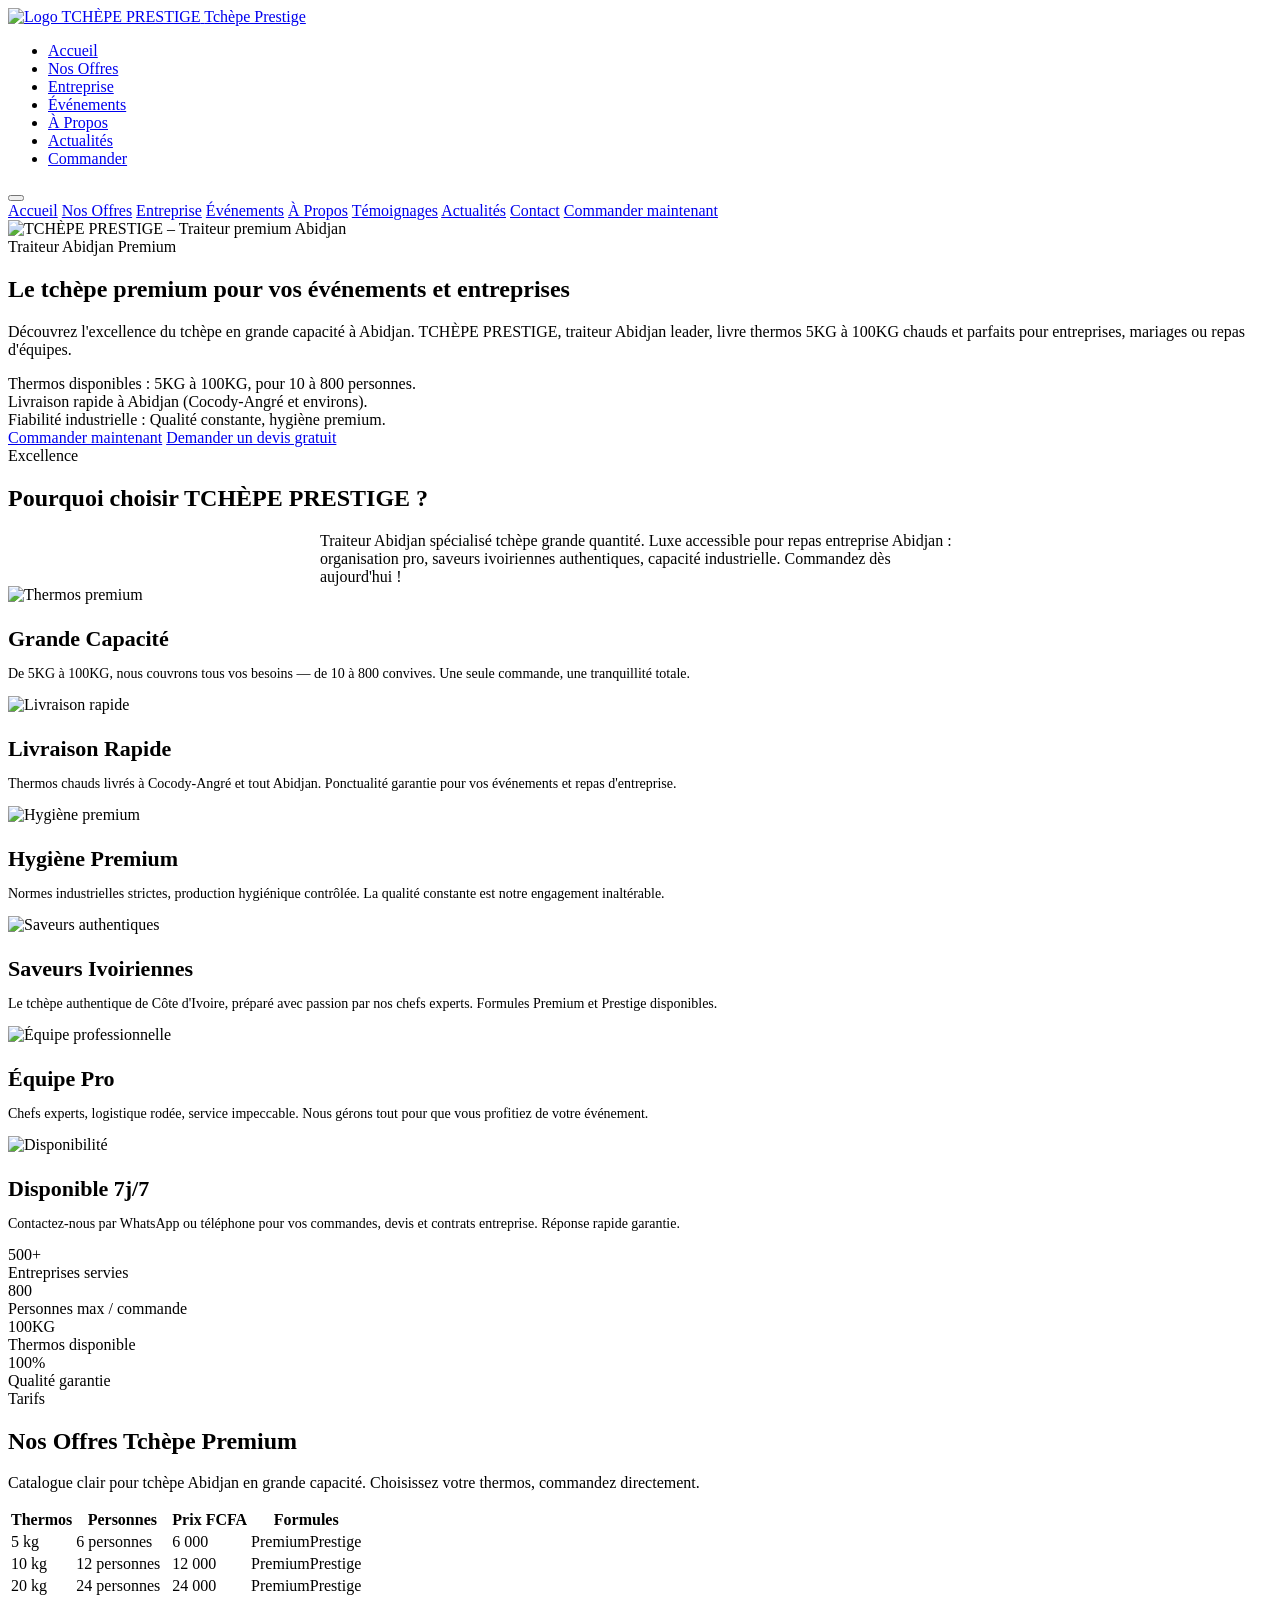
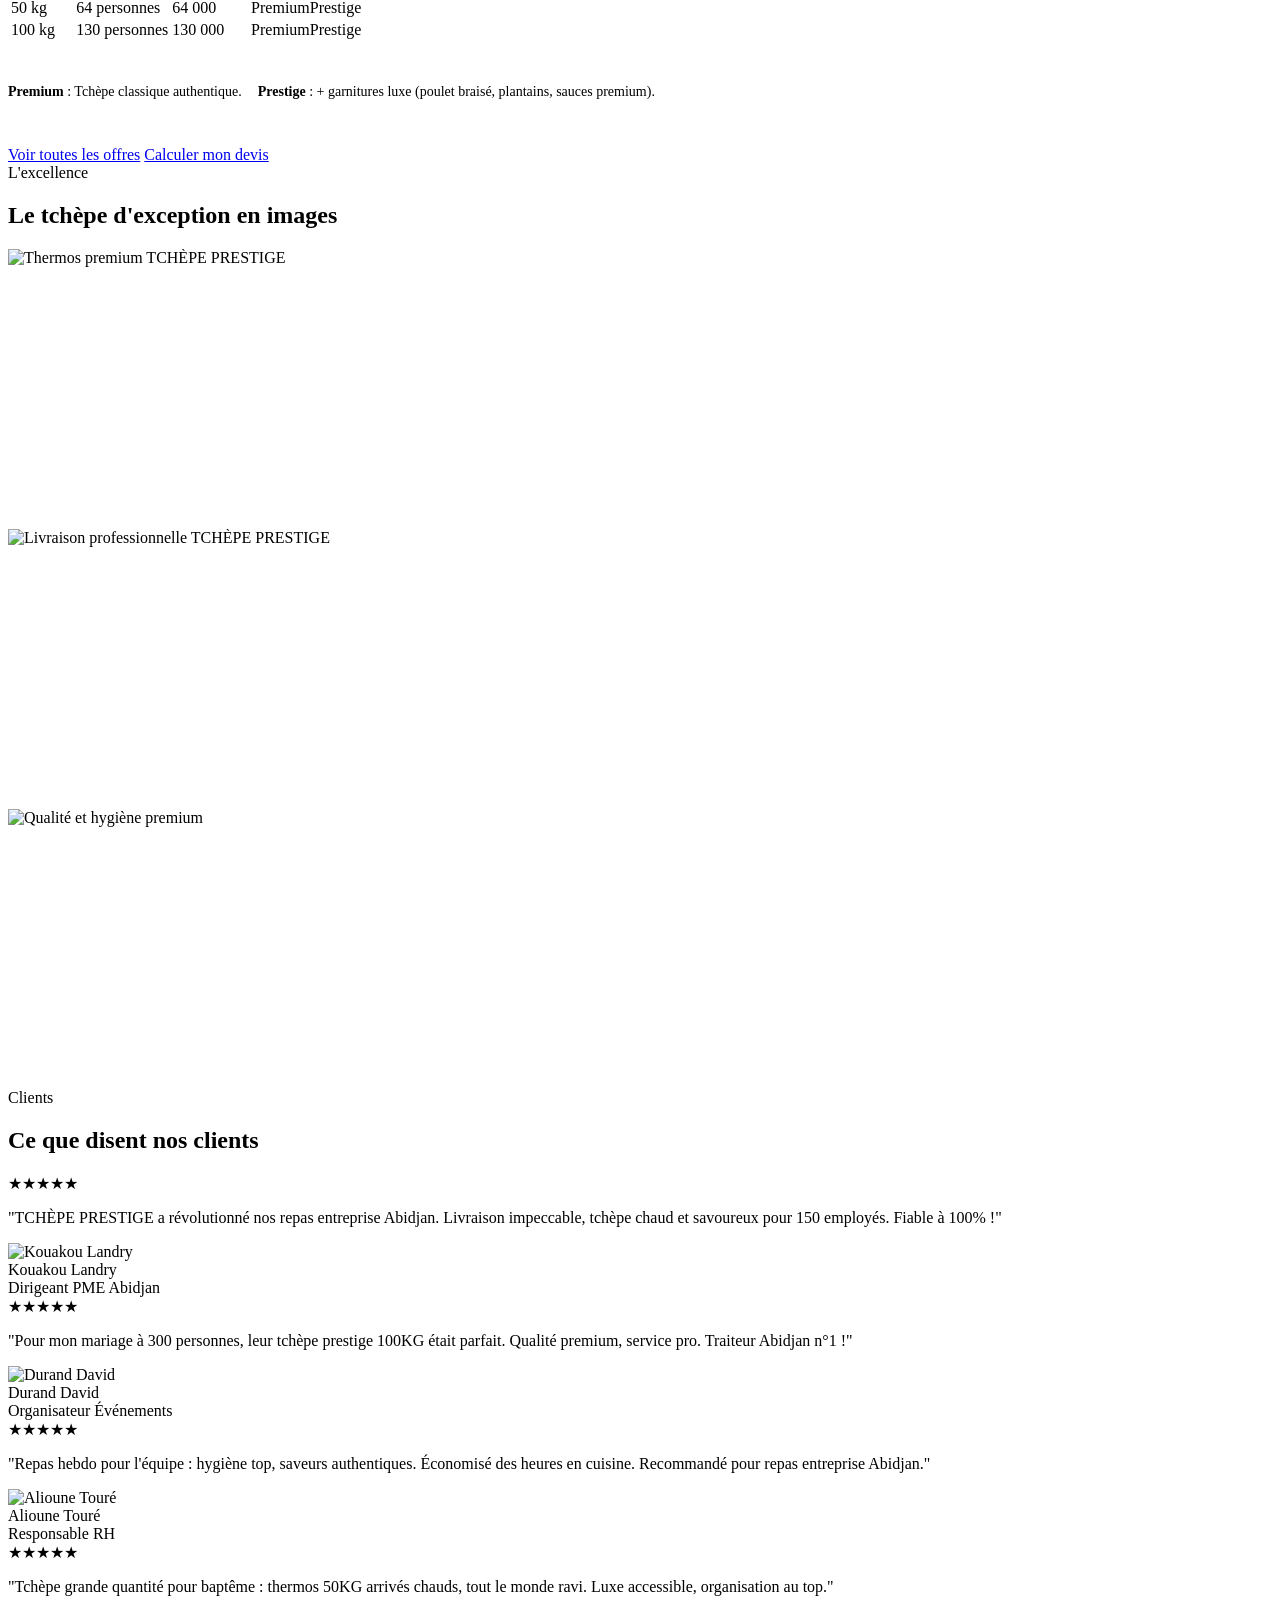
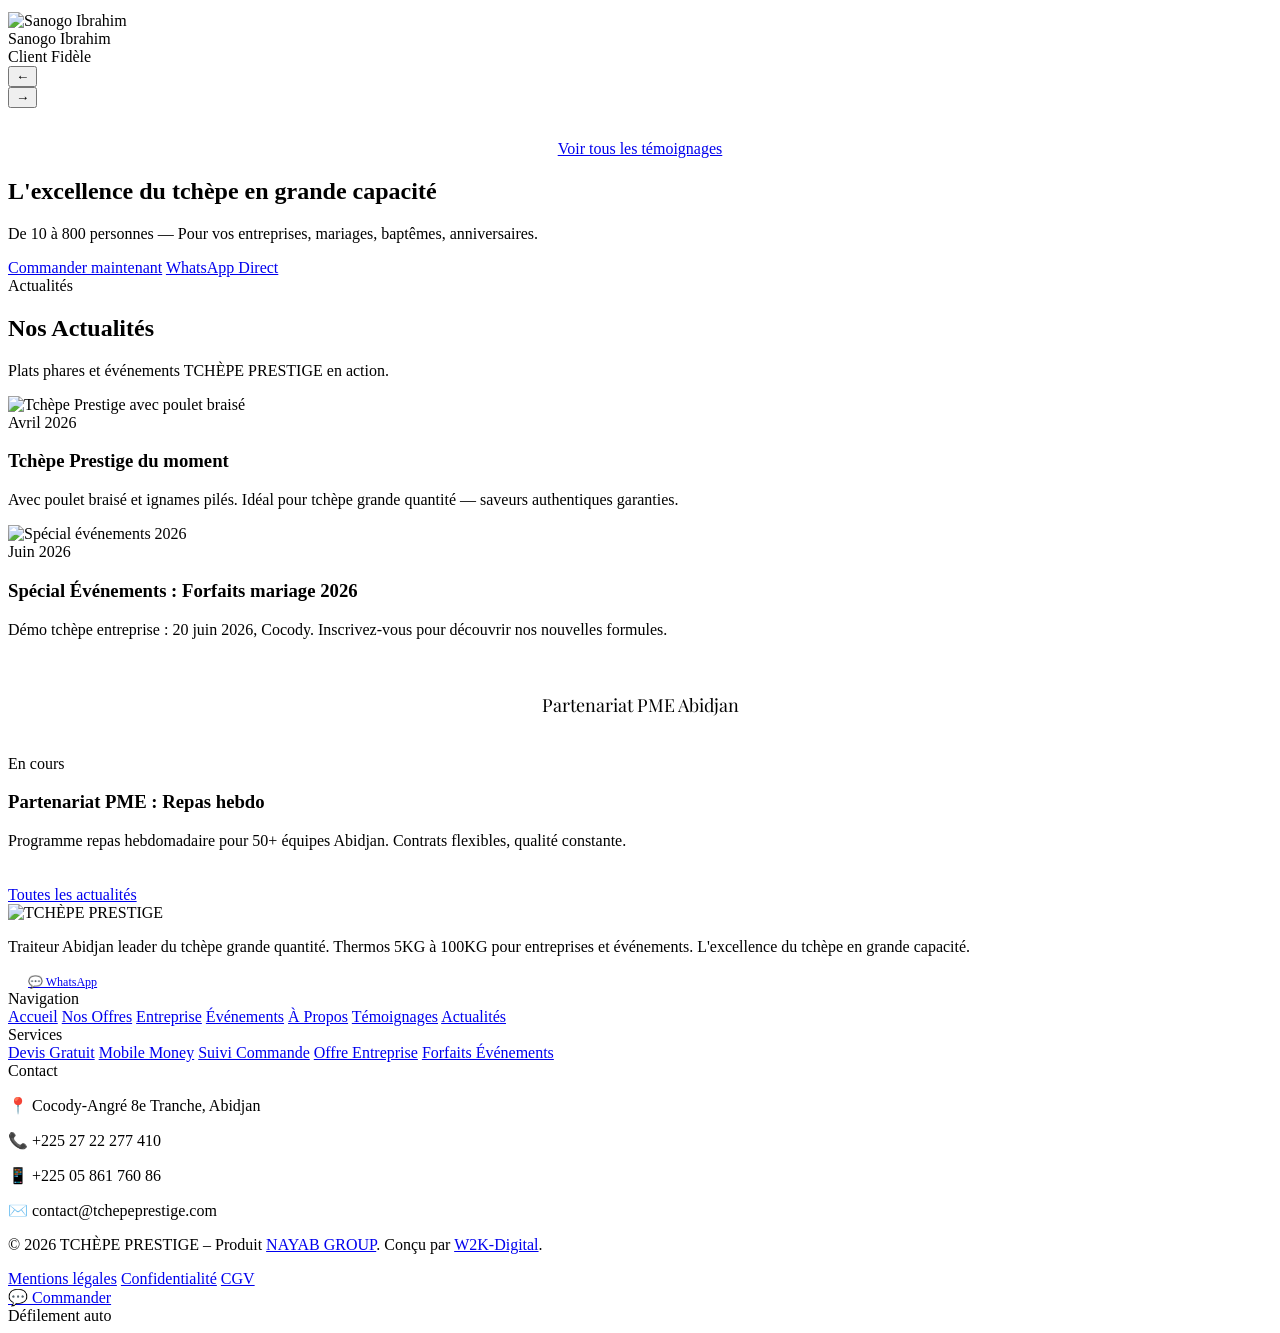
==== index.html @ 02a765a5 "Create index.html" ====
<!DOCTYPE html>
<html lang="fr">
<head>
  <meta charset="UTF-8">
  <meta name="viewport" content="width=device-width, initial-scale=1.0">
  <title>TCHÈPE PRESTIGE – Traiteur Tchèpe Premium Abidjan | Grande Capacité</title>
  <meta name="description" content="TCHÈPE PRESTIGE, traiteur Abidjan leader du tchèpe grande quantité. Thermos 5KG à 100KG pour entreprises, mariages, événements. Livraison Cocody-Angré et tout Abidjan.">
  <meta name="keywords" content="tchèpe Abidjan, traiteur Abidjan, repas entreprise Abidjan, tchèpe grande quantité, livraison thermos Abidjan">
  <link rel="canonical" href="https://www.tchepeprestige.com/">

  <!-- Open Graph -->
  <meta property="og:type" content="website">
  <meta property="og:url" content="https://www.tchepeprestige.com/">
  <meta property="og:title" content="TCHÈPE PRESTIGE – Traiteur Tchèpe Premium Abidjan">
  <meta property="og:description" content="Traiteur Abidjan leader du tchèpe grande quantité. Thermos 5KG à 100KG pour entreprises et événements.">
  <meta property="og:image" content="https://www.tchepeprestige.com/images/hero/hero-accueil.jpg">
  <meta property="og:locale" content="fr_CI">

  <!-- Twitter Card -->
  <meta name="twitter:card" content="summary_large_image">
  <meta name="twitter:title" content="TCHÈPE PRESTIGE – Traiteur Tchèpe Premium Abidjan">
  <meta name="twitter:description" content="Traiteur Abidjan leader du tchèpe grande quantité.">
  <meta name="twitter:image" content="https://www.tchepeprestige.com/images/hero/hero-accueil.jpg">

  <!-- Favicon -->
  <link rel="icon" type="image/png" href="images/logo/favicon.png">

  <!-- Preload fonts -->
  <link rel="preconnect" href="https://fonts.googleapis.com">
  <link rel="preconnect" href="https://fonts.gstatic.com" crossorigin>
  <link href="https://fonts.googleapis.com/css2?family=Playfair+Display:wght@400;600;700&family=Inter:wght@300;400;500;600&display=swap" rel="stylesheet">

  <!-- CSS -->
  <link rel="stylesheet" href="css/style.css">

  <!-- JSON-LD Schema -->
  <script type="application/ld+json">
  {
    "@context": "https://schema.org",
    "@type": "FoodEstablishment",
    "name": "TCHÈPE PRESTIGE",
    "description": "Traiteur Abidjan spécialisé tchèpe grande quantité. Thermos 5KG à 100KG pour entreprises et événements.",
    "url": "https://www.tchepeprestige.com",
    "telephone": ["+22527222 77410", "+2250586176086"],
    "email": "contact@tchepeprestige.com",
    "address": {
      "@type": "PostalAddress",
      "streetAddress": "12 BP 1717, Cocody-Angré 8e Tranche",
      "addressLocality": "Abidjan",
      "addressCountry": "CI"
    },
    "parentOrganization": {
      "@type": "Organization",
      "name": "NAYAB GROUP"
    },
    "servesCuisine": "Ivoirienne",
    "priceRange": "6000 - 130000 FCFA"
  }
  </script>

  <!-- Facebook Pixel -->
  <!-- FB_PIXEL_ID -->

  <!-- Google Analytics -->
  <!-- GA_MEASUREMENT_ID -->
</head>
<body data-next-page="offres.html">

  <!-- HEADER -->
  <header class="header" id="header">
    <nav class="nav">
      <a href="index.html" class="nav-logo">
        <img src="images/logo/logo-tchepeprestige.png" alt="Logo TCHÈPE PRESTIGE">
        <span class="nav-logo-text">Tchèpe Prestige</span>
      </a>
      <ul class="nav-menu">
        <li><a href="index.html" class="nav-link active">Accueil</a></li>
        <li><a href="offres.html" class="nav-link">Nos Offres</a></li>
        <li><a href="entreprise.html" class="nav-link">Entreprise</a></li>
        <li><a href="evenements.html" class="nav-link">Événements</a></li>
        <li><a href="a-propos.html" class="nav-link">À Propos</a></li>
        <li><a href="actualites.html" class="nav-link">Actualités</a></li>
        <li><a href="contact.html" class="btn-primary nav-cta">Commander</a></li>
      </ul>
      <button class="nav-hamburger" id="hamburger" aria-label="Menu" aria-expanded="false">
        <span></span><span></span><span></span>
      </button>
    </nav>
    <!-- Drawer mobile -->
    <nav class="nav-drawer" id="navDrawer" aria-label="Menu mobile">
      <a href="index.html" class="nav-link active">Accueil</a>
      <a href="offres.html" class="nav-link">Nos Offres</a>
      <a href="entreprise.html" class="nav-link">Entreprise</a>
      <a href="evenements.html" class="nav-link">Événements</a>
      <a href="a-propos.html" class="nav-link">À Propos</a>
      <a href="temoignages.html" class="nav-link">Témoignages</a>
      <a href="actualites.html" class="nav-link">Actualités</a>
      <a href="contact.html" class="nav-link">Contact</a>
      <a href="contact.html" class="btn-primary" style="margin-top:16px;text-align:center;">Commander maintenant</a>
    </nav>
  </header>

  <!-- HERO -->
  <section class="hero" id="hero">
    <div class="hero-bg">
      <picture>
        <source srcset="images/hero/hero-accueil.webp" type="image/webp">
        <img src="images/hero/hero-accueil.jpg" alt="TCHÈPE PRESTIGE – Traiteur premium Abidjan" loading="eager">
      </picture>
    </div>
    <div class="hero-overlay"></div>
    <div class="hero-content">
      <span class="hero-badge">Traiteur Abidjan Premium</span>
      <h1>Le tchèpe premium pour vos événements et entreprises</h1>
      <p class="hero-subtitle">
        Découvrez l'excellence du tchèpe en grande capacité à Abidjan. TCHÈPE PRESTIGE, traiteur Abidjan leader, livre thermos 5KG à 100KG chauds et parfaits pour entreprises, mariages ou repas d'équipes.
      </p>
      <div class="hero-points">
        <div class="hero-point">Thermos disponibles : 5KG à 100KG, pour 10 à 800 personnes.</div>
        <div class="hero-point">Livraison rapide à Abidjan (Cocody-Angré et environs).</div>
        <div class="hero-point">Fiabilité industrielle : Qualité constante, hygiène premium.</div>
      </div>
      <div class="btn-group">
        <a href="contact.html" class="btn-primary">Commander maintenant</a>
        <a href="offres.html" class="btn-secondary">Demander un devis gratuit</a>
      </div>
    </div>
  </section>

  <!-- SECTION : POURQUOI TCHÈPE PRESTIGE -->
  <section class="section section-alt" id="pourquoi">
    <div class="container">
      <div class="section-header center reveal">
        <div class="separateur" style="justify-content:center">
          <div class="separateur-ligne"></div>
          <span class="separateur-texte">Excellence</span>
          <div class="separateur-ligne"></div>
        </div>
        <h2>Pourquoi choisir TCHÈPE PRESTIGE ?</h2>
        <p style="max-width:640px;margin:16px auto 0;color:var(--gris);">
          Traiteur Abidjan spécialisé tchèpe grande quantité. Luxe accessible pour repas entreprise Abidjan : organisation pro, saveurs ivoiriennes authentiques, capacité industrielle. Commandez dès aujourd'hui !
        </p>
      </div>
      <div class="grille-3">
        <div class="carte reveal reveal-delay-1">
          <div class="carte-icone">
            <img src="images/icons/icon-thermos.png" alt="Thermos premium">
          </div>
          <h3 style="font-size:22px;margin-bottom:12px;">Grande Capacité</h3>
          <p style="color:var(--gris);font-size:14px;">De 5KG à 100KG, nous couvrons tous vos besoins — de 10 à 800 convives. Une seule commande, une tranquillité totale.</p>
        </div>
        <div class="carte reveal reveal-delay-2">
          <div class="carte-icone">
            <img src="images/icons/icon-livraison.png" alt="Livraison rapide">
          </div>
          <h3 style="font-size:22px;margin-bottom:12px;">Livraison Rapide</h3>
          <p style="color:var(--gris);font-size:14px;">Thermos chauds livrés à Cocody-Angré et tout Abidjan. Ponctualité garantie pour vos événements et repas d'entreprise.</p>
        </div>
        <div class="carte reveal reveal-delay-3">
          <div class="carte-icone">
            <img src="images/icons/icon-hygiene.png" alt="Hygiène premium">
          </div>
          <h3 style="font-size:22px;margin-bottom:12px;">Hygiène Premium</h3>
          <p style="color:var(--gris);font-size:14px;">Normes industrielles strictes, production hygiénique contrôlée. La qualité constante est notre engagement inaltérable.</p>
        </div>
        <div class="carte reveal reveal-delay-1">
          <div class="carte-icone">
            <img src="images/icons/icon-etoile.png" alt="Saveurs authentiques">
          </div>
          <h3 style="font-size:22px;margin-bottom:12px;">Saveurs Ivoiriennes</h3>
          <p style="color:var(--gris);font-size:14px;">Le tchèpe authentique de Côte d'Ivoire, préparé avec passion par nos chefs experts. Formules Premium et Prestige disponibles.</p>
        </div>
        <div class="carte reveal reveal-delay-2">
          <div class="carte-icone">
            <img src="images/icons/icon-equipe.png" alt="Équipe professionnelle">
          </div>
          <h3 style="font-size:22px;margin-bottom:12px;">Équipe Pro</h3>
          <p style="color:var(--gris);font-size:14px;">Chefs experts, logistique rodée, service impeccable. Nous gérons tout pour que vous profitiez de votre événement.</p>
        </div>
        <div class="carte reveal reveal-delay-3">
          <div class="carte-icone">
            <img src="images/icons/icon-horloge.png" alt="Disponibilité">
          </div>
          <h3 style="font-size:22px;margin-bottom:12px;">Disponible 7j/7</h3>
          <p style="color:var(--gris);font-size:14px;">Contactez-nous par WhatsApp ou téléphone pour vos commandes, devis et contrats entreprise. Réponse rapide garantie.</p>
        </div>
      </div>
    </div>
  </section>

  <!-- STATISTIQUES -->
  <section>
    <div class="stats-grille">
      <div class="stat-item reveal">
        <div class="stat-nombre">500+</div>
        <div class="stat-label">Entreprises servies</div>
      </div>
      <div class="stat-item reveal reveal-delay-1">
        <div class="stat-nombre">800</div>
        <div class="stat-label">Personnes max / commande</div>
      </div>
      <div class="stat-item reveal reveal-delay-2">
        <div class="stat-nombre">100KG</div>
        <div class="stat-label">Thermos disponible</div>
      </div>
      <div class="stat-item reveal reveal-delay-3">
        <div class="stat-nombre">100%</div>
        <div class="stat-label">Qualité garantie</div>
      </div>
    </div>
  </section>

  <!-- SECTION : NOS OFFRES (aperçu) -->
  <section class="section" id="offres">
    <div class="container">
      <div class="section-header reveal">
        <div class="separateur">
          <div class="separateur-ligne"></div>
          <span class="separateur-texte">Tarifs</span>
        </div>
        <h2>Nos Offres Tchèpe Premium</h2>
        <p style="color:var(--gris);margin-top:12px;">Catalogue clair pour tchèpe Abidjan en grande capacité. Choisissez votre thermos, commandez directement.</p>
      </div>
      <div style="overflow-x:auto;" class="reveal">
        <table class="tableau-tarifs">
          <thead>
            <tr>
              <th>Thermos</th>
              <th>Personnes</th>
              <th>Prix FCFA</th>
              <th>Formules</th>
            </tr>
          </thead>
          <tbody>
            <tr>
              <td>5 kg</td>
              <td>6 personnes</td>
              <td><span class="prix">6 000</span></td>
              <td><span class="badge-formule">Premium</span><span class="badge-formule">Prestige</span></td>
            </tr>
            <tr>
              <td>10 kg</td>
              <td>12 personnes</td>
              <td><span class="prix">12 000</span></td>
              <td><span class="badge-formule">Premium</span><span class="badge-formule">Prestige</span></td>
            </tr>
            <tr>
              <td>20 kg</td>
              <td>24 personnes</td>
              <td><span class="prix">24 000</span></td>
              <td><span class="badge-formule">Premium</span><span class="badge-formule">Prestige</span></td>
            </tr>
            <tr>
              <td>50 kg</td>
              <td>64 personnes</td>
              <td><span class="prix">64 000</span></td>
              <td><span class="badge-formule">Premium</span><span class="badge-formule">Prestige</span></td>
            </tr>
            <tr>
              <td>100 kg</td>
              <td>130 personnes</td>
              <td><span class="prix">130 000</span></td>
              <td><span class="badge-formule">Premium</span><span class="badge-formule">Prestige</span></td>
            </tr>
          </tbody>
        </table>
      </div>
      <div style="margin-top:28px;display:flex;gap:16px;flex-wrap:wrap;" class="reveal">
        <p style="color:var(--gris);font-size:14px;"><strong style="color:var(--or);">Premium</strong> : Tchèpe classique authentique.</p>
        <p style="color:var(--gris);font-size:14px;"><strong style="color:var(--or);">Prestige</strong> : + garnitures luxe (poulet braisé, plantains, sauces premium).</p>
      </div>
      <div class="btn-group reveal" style="margin-top:32px;">
        <a href="offres.html" class="btn-primary">Voir toutes les offres</a>
        <a href="offres.html#devis" class="btn-secondary">Calculer mon devis</a>
      </div>
    </div>
  </section>

  <!-- SECTION : IMAGES VISUELS -->
  <section class="section section-dark">
    <div class="container">
      <div class="section-header center reveal">
        <div class="separateur" style="justify-content:center">
          <div class="separateur-ligne"></div>
          <span class="separateur-texte">L'excellence</span>
          <div class="separateur-ligne"></div>
        </div>
        <h2>Le tchèpe d'exception en images</h2>
      </div>
      <div class="grille-3" style="gap:16px;">
        <div class="img-section reveal reveal-delay-1" style="height:280px;">
          <picture>
            <source srcset="images/accueil/thermos-premium.webp" type="image/webp">
            <img src="images/accueil/thermos-premium.jpg" alt="Thermos premium TCHÈPE PRESTIGE" loading="lazy">
          </picture>
        </div>
        <div class="img-section reveal reveal-delay-2" style="height:280px;">
          <picture>
            <source srcset="images/accueil/livraison-pro.webp" type="image/webp">
            <img src="images/accueil/livraison-pro.jpg" alt="Livraison professionnelle TCHÈPE PRESTIGE" loading="lazy">
          </picture>
        </div>
        <div class="img-section reveal reveal-delay-3" style="height:280px;">
          <picture>
            <source srcset="images/accueil/qualite-hygiene.webp" type="image/webp">
            <img src="images/accueil/qualite-hygiene.jpg" alt="Qualité et hygiène premium" loading="lazy">
          </picture>
        </div>
      </div>
    </div>
  </section>

  <!-- TÉMOIGNAGES -->
  <section class="section section-alt" id="temoignages">
    <div class="container">
      <div class="section-header center reveal">
        <div class="separateur" style="justify-content:center">
          <div class="separateur-ligne"></div>
          <span class="separateur-texte">Clients</span>
          <div class="separateur-ligne"></div>
        </div>
        <h2>Ce que disent nos clients</h2>
      </div>
      <div class="carrousel-temoignages reveal" id="carrousel">
        <div class="temoignages-track" id="temoignagesTrack">
          <!-- Témoignage 1 -->
          <div class="temoignage-item">
            <div class="temoignage-carte">
              <div class="temoignage-etoiles">
                <span>★</span><span>★</span><span>★</span><span>★</span><span>★</span>
              </div>
              <p class="temoignage-texte">
                "TCHÈPE PRESTIGE a révolutionné nos repas entreprise Abidjan. Livraison impeccable, tchèpe chaud et savoureux pour 150 employés. Fiable à 100% !"
              </p>
              <div class="temoignage-auteur">
                <img src="images/temoignages/client-homme-1.jpg" alt="Kouakou Landry" class="temoignage-photo" loading="lazy">
                <div>
                  <div class="temoignage-nom">Kouakou Landry</div>
                  <div class="temoignage-role">Dirigeant PME Abidjan</div>
                </div>
              </div>
            </div>
          </div>
          <!-- Témoignage 2 -->
          <div class="temoignage-item">
            <div class="temoignage-carte">
              <div class="temoignage-etoiles">
                <span>★</span><span>★</span><span>★</span><span>★</span><span>★</span>
              </div>
              <p class="temoignage-texte">
                "Pour mon mariage à 300 personnes, leur tchèpe prestige 100KG était parfait. Qualité premium, service pro. Traiteur Abidjan n°1 !"
              </p>
              <div class="temoignage-auteur">
                <img src="images/temoignages/client-homme-2.jpg" alt="Durand David" class="temoignage-photo" loading="lazy">
                <div>
                  <div class="temoignage-nom">Durand David</div>
                  <div class="temoignage-role">Organisateur Événements</div>
                </div>
              </div>
            </div>
          </div>
          <!-- Témoignage 3 -->
          <div class="temoignage-item">
            <div class="temoignage-carte">
              <div class="temoignage-etoiles">
                <span>★</span><span>★</span><span>★</span><span>★</span><span>★</span>
              </div>
              <p class="temoignage-texte">
                "Repas hebdo pour l'équipe : hygiène top, saveurs authentiques. Économisé des heures en cuisine. Recommandé pour repas entreprise Abidjan."
              </p>
              <div class="temoignage-auteur">
                <img src="images/temoignages/client-femme-1.jpg" alt="Alioune Touré" class="temoignage-photo" loading="lazy">
                <div>
                  <div class="temoignage-nom">Alioune Touré</div>
                  <div class="temoignage-role">Responsable RH</div>
                </div>
              </div>
            </div>
          </div>
          <!-- Témoignage 4 -->
          <div class="temoignage-item">
            <div class="temoignage-carte">
              <div class="temoignage-etoiles">
                <span>★</span><span>★</span><span>★</span><span>★</span><span>★</span>
              </div>
              <p class="temoignage-texte">
                "Tchèpe grande quantité pour baptême : thermos 50KG arrivés chauds, tout le monde ravi. Luxe accessible, organisation au top."
              </p>
              <div class="temoignage-auteur">
                <img src="images/temoignages/client-homme-3.jpg" alt="Sanogo Ibrahim" class="temoignage-photo" loading="lazy">
                <div>
                  <div class="temoignage-nom">Sanogo Ibrahim</div>
                  <div class="temoignage-role">Client Fidèle</div>
                </div>
              </div>
            </div>
          </div>
        </div>
        <div class="carrousel-controls">
          <button class="carrousel-btn" id="carrouselPrev" aria-label="Précédent">&#8592;</button>
          <div class="carrousel-dots" id="carrouselDots">
            <div class="carrousel-dot active" data-index="0"></div>
            <div class="carrousel-dot" data-index="1"></div>
            <div class="carrousel-dot" data-index="2"></div>
            <div class="carrousel-dot" data-index="3"></div>
          </div>
          <button class="carrousel-btn" id="carrouselNext" aria-label="Suivant">&#8594;</button>
        </div>
      </div>
      <div style="text-align:center;margin-top:32px;">
        <a href="temoignages.html" class="btn-secondary">Voir tous les témoignages</a>
      </div>
    </div>
  </section>

  <!-- CTA BANDE -->
  <div class="cta-bande">
    <div class="container">
      <h2>L'excellence du tchèpe en grande capacité</h2>
      <p>De 10 à 800 personnes — Pour vos entreprises, mariages, baptêmes, anniversaires.</p>
      <div class="btn-group" style="justify-content:center;">
        <a href="contact.html" class="btn-primary">Commander maintenant</a>
        <a href="https://wa.me/2250586176086?text=Bonjour%20TCHÈPE%20PRESTIGE%2C%20je%20souhaite%20faire%20une%20commande" class="btn-secondary" target="_blank" rel="noopener">WhatsApp Direct</a>
      </div>
    </div>
  </div>

  <!-- SECTION : ACTUALITÉS APERÇU -->
  <section class="section section-dark" id="actualites-apercu">
    <div class="container">
      <div class="section-header reveal">
        <div class="separateur">
          <div class="separateur-ligne"></div>
          <span class="separateur-texte">Actualités</span>
        </div>
        <h2>Nos Actualités</h2>
        <p style="color:var(--gris);margin-top:12px;">Plats phares et événements TCHÈPE PRESTIGE en action.</p>
      </div>
      <!-- Les actualités sont chargées depuis Supabase par main.js -->
      <div class="actualites-grille" id="actualitesHome">
        <!-- Fallback statique -->
        <article class="actualite-carte reveal reveal-delay-1">
          <div class="actualite-img">
            <picture>
              <source srcset="images/actualites/plat-moment-1.webp" type="image/webp">
              <img src="images/actualites/plat-moment-1.jpg" alt="Tchèpe Prestige avec poulet braisé" loading="lazy">
            </picture>
          </div>
          <div class="actualite-body">
            <div class="actualite-date">Avril 2026</div>
            <h3 class="actualite-titre">Tchèpe Prestige du moment</h3>
            <p class="actualite-texte">Avec poulet braisé et ignames pilés. Idéal pour tchèpe grande quantité — saveurs authentiques garanties.</p>
          </div>
        </article>
        <article class="actualite-carte reveal reveal-delay-2">
          <div class="actualite-img">
            <picture>
              <source srcset="images/actualites/evenement-demo.webp" type="image/webp">
              <img src="images/actualites/evenement-demo.jpg" alt="Spécial événements 2026" loading="lazy">
            </picture>
          </div>
          <div class="actualite-body">
            <div class="actualite-date">Juin 2026</div>
            <h3 class="actualite-titre">Spécial Événements : Forfaits mariage 2026</h3>
            <p class="actualite-texte">Démo tchèpe entreprise : 20 juin 2026, Cocody. Inscrivez-vous pour découvrir nos nouvelles formules.</p>
          </div>
        </article>
        <article class="actualite-carte reveal reveal-delay-3">
          <div class="actualite-img" style="background:var(--noir-2);display:flex;align-items:center;justify-content:center;">
            <p style="color:var(--or);font-family:'Playfair Display',serif;font-size:18px;padding:20px;text-align:center;">Partenariat PME Abidjan</p>
          </div>
          <div class="actualite-body">
            <div class="actualite-date">En cours</div>
            <h3 class="actualite-titre">Partenariat PME : Repas hebdo</h3>
            <p class="actualite-texte">Programme repas hebdomadaire pour 50+ équipes Abidjan. Contrats flexibles, qualité constante.</p>
          </div>
        </article>
      </div>
      <div style="margin-top:36px;" class="reveal">
        <a href="actualites.html" class="btn-secondary">Toutes les actualités</a>
      </div>
    </div>
  </section>

  <!-- FOOTER -->
  <footer class="footer">
    <div class="container">
      <div class="footer-grille">
        <div class="footer-brand">
          <img src="images/logo/logo-tchepeprestige.png" alt="TCHÈPE PRESTIGE">
          <p>Traiteur Abidjan leader du tchèpe grande quantité. Thermos 5KG à 100KG pour entreprises et événements. L'excellence du tchèpe en grande capacité.</p>
          <a href="https://wa.me/2250586176086?text=Bonjour%20TCHÈPE%20PRESTIGE" target="_blank" rel="noopener" class="btn-primary" style="font-size:12px;padding:10px 20px;">💬 WhatsApp</a>
        </div>
        <div>
          <div class="footer-titre">Navigation</div>
          <div class="footer-liens">
            <a href="index.html">Accueil</a>
            <a href="offres.html">Nos Offres</a>
            <a href="entreprise.html">Entreprise</a>
            <a href="evenements.html">Événements</a>
            <a href="a-propos.html">À Propos</a>
            <a href="temoignages.html">Témoignages</a>
            <a href="actualites.html">Actualités</a>
          </div>
        </div>
        <div>
          <div class="footer-titre">Services</div>
          <div class="footer-liens">
            <a href="offres.html#devis">Devis Gratuit</a>
            <a href="contact.html#paiement">Mobile Money</a>
            <a href="suivi-commande.html">Suivi Commande</a>
            <a href="entreprise.html">Offre Entreprise</a>
            <a href="evenements.html">Forfaits Événements</a>
          </div>
        </div>
        <div>
          <div class="footer-titre">Contact</div>
          <div class="footer-contact-info">
            <p><span>📍</span> Cocody-Angré 8e Tranche, Abidjan</p>
            <p><span>📞</span> +225 27 22 277 410</p>
            <p><span>📱</span> +225 05 861 760 86</p>
            <p><span>✉️</span> contact@tchepeprestige.com</p>
          </div>
        </div>
      </div>
      <div class="footer-bas">
        <p class="footer-copyright">
          © 2026 TCHÈPE PRESTIGE – Produit <a href="a-propos.html">NAYAB GROUP</a>. Conçu par <a href="mailto:contact@w2k-digital.com">W2K-Digital</a>.
        </p>
        <div class="footer-legal">
          <a href="mentions-legales.html">Mentions légales</a>
          <a href="confidentialite.html">Confidentialité</a>
          <a href="cgv.html">CGV</a>
        </div>
      </div>
    </div>
  </footer>

  <!-- BOUTON WHATSAPP FLOTTANT -->
  <a href="https://wa.me/2250586176086?text=Bonjour%20TCHÈPE%20PRESTIGE%2C%20je%20souhaite%20faire%20une%20commande" class="whatsapp-float" target="_blank" rel="noopener" aria-label="Commander via WhatsApp">
    <span class="whatsapp-float-icone">💬</span>
    <span class="whatsapp-float-texte">Commander</span>
  </a>

  <!-- INDICATEUR AUTO-SCROLL -->
  <div class="scroll-indicator" id="scrollIndicator">
    <div class="scroll-dot"></div>
    <span class="scroll-texte">Défilement auto</span>
  </div>

  <!-- JS -->
  <script src="js/main.js"></script>
  <script src="js/auto-scroll.js"></script>
</body>
</html>
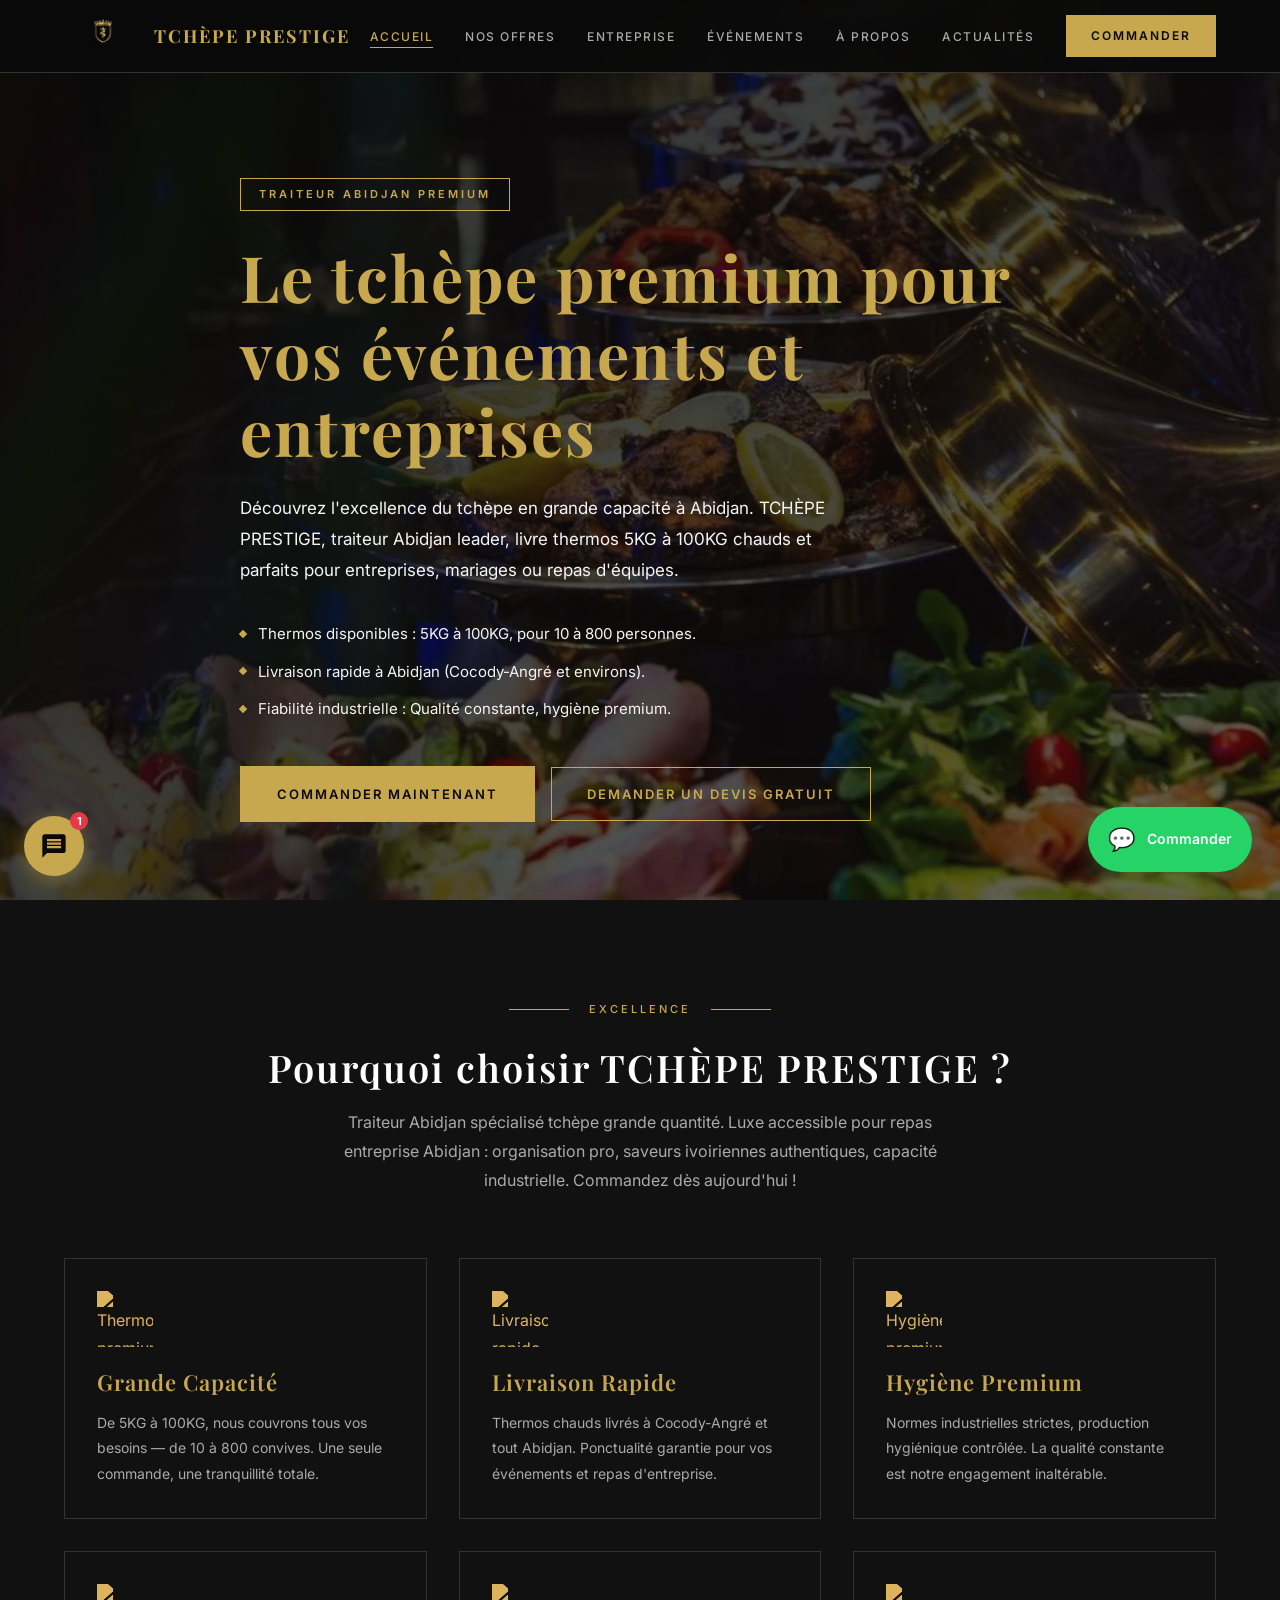
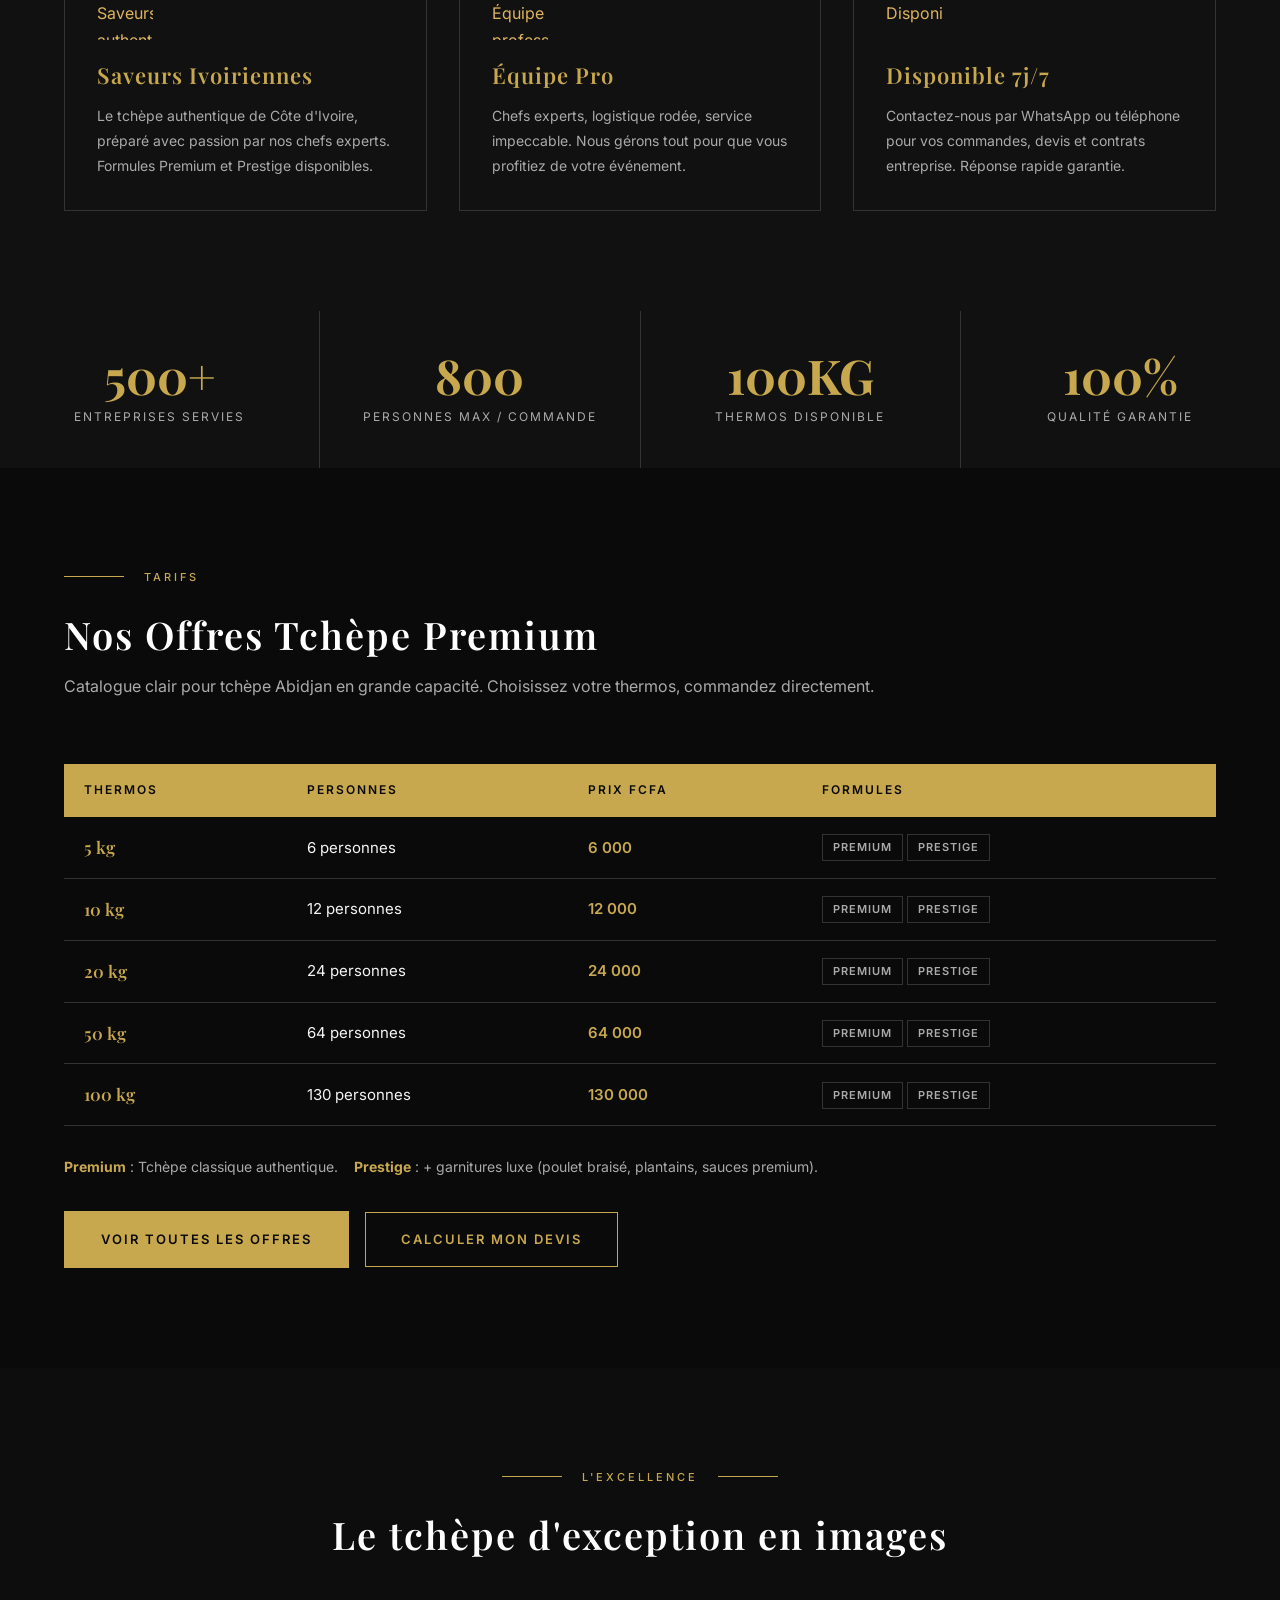
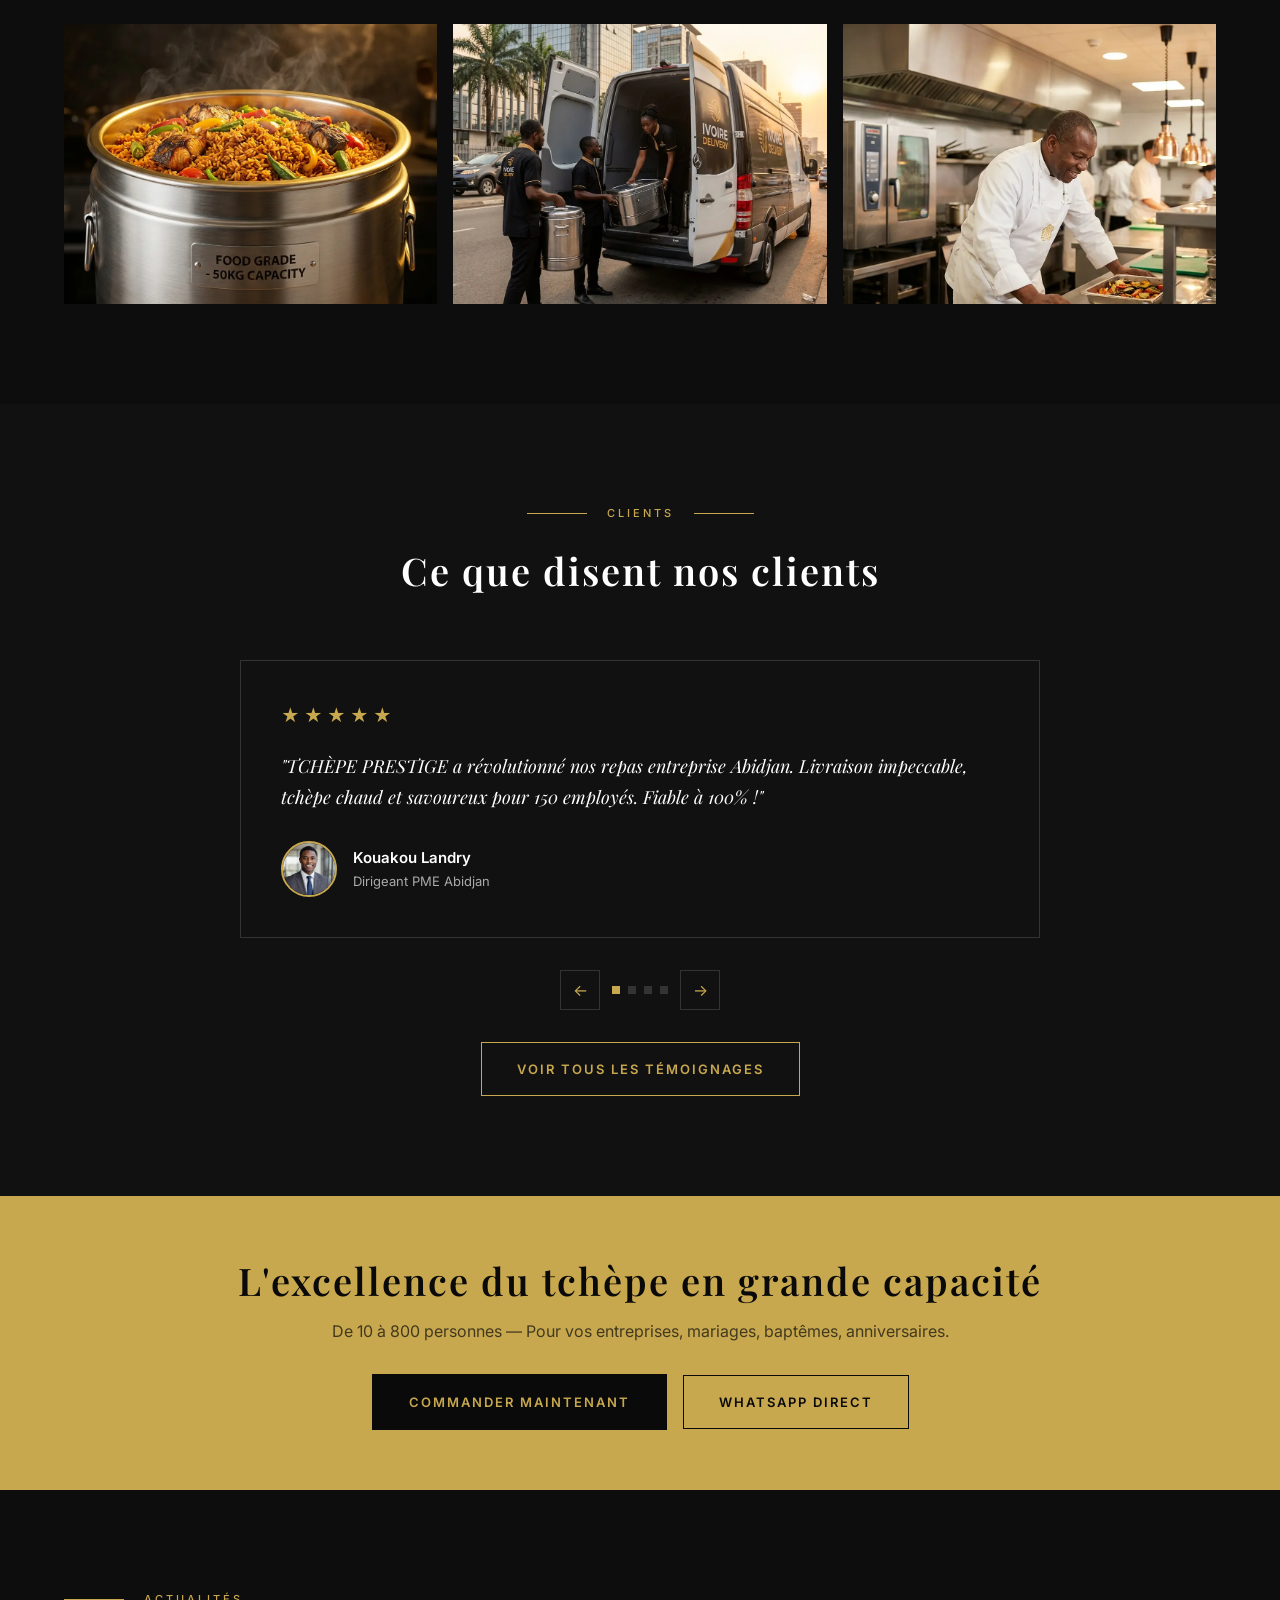
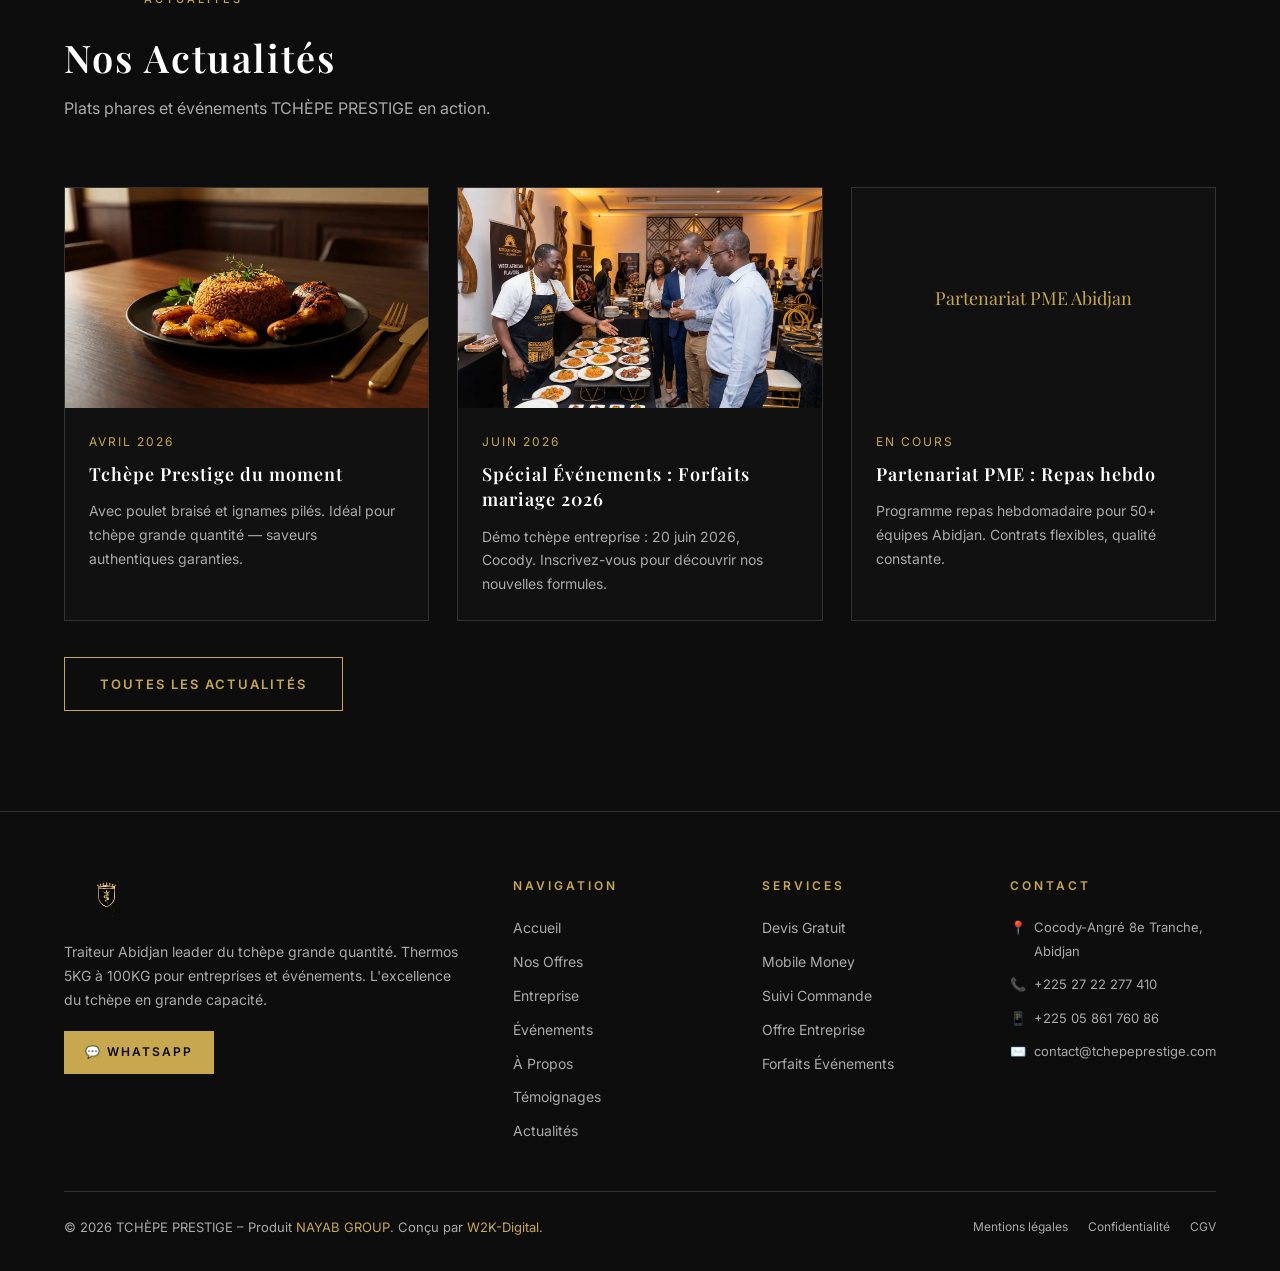
==== commit ba70d2ab: "Add files via upload" ====
--- a/index.html
+++ b/index.html
@@ -32,6 +32,7 @@
 
   <!-- CSS -->
   <link rel="stylesheet" href="css/style.css">
+  <link rel="stylesheet" href="css/chatbot.css">
 
   <!-- JSON-LD Schema -->
   <script type="application/ld+json">
@@ -551,5 +552,6 @@
   <!-- JS -->
   <script src="js/main.js"></script>
   <script src="js/auto-scroll.js"></script>
+  <script src="js/chatbot.js"></script>
 </body>
 </html>
--- a/css/style.css
+++ b/css/style.css
@@ -0,0 +1,1763 @@
+/* ============================================
+   TCHÈPE PRESTIGE — Styles Globaux
+   W2K-Digital | Ultra Luxe Noir/Or/Blanc
+   ============================================ */
+
+/* Imports Google Fonts */
+@import url('https://fonts.googleapis.com/css2?family=Playfair+Display:wght@400;600;700&family=Inter:wght@300;400;500;600&display=swap');
+
+/* ============================================
+   VARIABLES CSS
+   ============================================ */
+:root {
+  --noir: #0A0A0A;
+  --noir-2: #111111;
+  --noir-3: #0D0D0D;
+  --or: #C8A84E;
+  --or-clair: #D4B85A;
+  --or-sombre: #A08830;
+  --blanc: #FFFFFF;
+  --blanc-casse: #F5F5F5;
+  --gris: #AAAAAA;
+  --gris-bordure: #333333;
+  --vert-whatsapp: #25D366;
+  --transition: 0.3s ease;
+  --radius: 0px;
+  --ombre-or: 0 0 20px rgba(200, 168, 78, 0.15);
+  --ombre-carte: 0 4px 24px rgba(0,0,0,0.4);
+}
+
+/* ============================================
+   RESET & BASE
+   ============================================ */
+*, *::before, *::after {
+  box-sizing: border-box;
+  margin: 0;
+  padding: 0;
+}
+
+html {
+  scroll-behavior: smooth;
+  font-size: 16px;
+}
+
+body {
+  background-color: var(--noir);
+  color: var(--blanc-casse);
+  font-family: 'Inter', sans-serif;
+  font-weight: 400;
+  line-height: 1.7;
+  overflow-x: hidden;
+  -webkit-font-smoothing: antialiased;
+}
+
+img {
+  max-width: 100%;
+  height: auto;
+  display: block;
+}
+
+a {
+  color: inherit;
+  text-decoration: none;
+  transition: color var(--transition);
+}
+
+ul, ol {
+  list-style: none;
+}
+
+button {
+  cursor: pointer;
+  border: none;
+  background: none;
+  font-family: inherit;
+}
+
+input, select, textarea {
+  font-family: inherit;
+}
+
+/* ============================================
+   TYPOGRAPHIE
+   ============================================ */
+h1 {
+  font-family: 'Playfair Display', serif;
+  font-size: 52px;
+  font-weight: 700;
+  color: var(--or);
+  letter-spacing: 2px;
+  line-height: 1.2;
+}
+
+h2 {
+  font-family: 'Playfair Display', serif;
+  font-size: 38px;
+  font-weight: 600;
+  color: var(--blanc);
+  letter-spacing: 2px;
+  line-height: 1.3;
+}
+
+h3 {
+  font-family: 'Playfair Display', serif;
+  font-size: 28px;
+  font-weight: 600;
+  color: var(--or);
+  letter-spacing: 1px;
+  line-height: 1.4;
+}
+
+h4 {
+  font-family: 'Inter', sans-serif;
+  font-size: 18px;
+  font-weight: 600;
+  color: var(--blanc);
+  letter-spacing: 1px;
+}
+
+p {
+  font-size: 16px;
+  color: var(--blanc-casse);
+  line-height: 1.8;
+}
+
+small {
+  font-size: 14px;
+  color: var(--gris);
+}
+
+/* ============================================
+   LAYOUT CONTAINERS
+   ============================================ */
+.container {
+  max-width: 1200px;
+  margin: 0 auto;
+  padding: 0 24px;
+}
+
+.section {
+  padding: 100px 0;
+}
+
+.section-alt {
+  background-color: var(--noir-2);
+}
+
+.section-dark {
+  background-color: var(--noir-3);
+}
+
+/* ============================================
+   BOUTONS
+   ============================================ */
+.btn-primary {
+  display: inline-block;
+  background-color: var(--or);
+  color: var(--noir);
+  font-family: 'Inter', sans-serif;
+  font-size: 13px;
+  font-weight: 600;
+  padding: 16px 36px;
+  border-radius: var(--radius);
+  text-transform: uppercase;
+  letter-spacing: 2px;
+  transition: background-color var(--transition), transform var(--transition);
+  border: 1px solid var(--or);
+}
+
+.btn-primary:hover {
+  background-color: var(--or-clair);
+  transform: translateY(-2px);
+  color: var(--noir);
+}
+
+.btn-secondary {
+  display: inline-block;
+  background-color: transparent;
+  color: var(--or);
+  font-family: 'Inter', sans-serif;
+  font-size: 13px;
+  font-weight: 600;
+  padding: 15px 35px;
+  border-radius: var(--radius);
+  border: 1px solid var(--or);
+  text-transform: uppercase;
+  letter-spacing: 2px;
+  transition: all var(--transition);
+}
+
+.btn-secondary:hover {
+  background-color: var(--or);
+  color: var(--noir);
+  transform: translateY(-2px);
+}
+
+.btn-group {
+  display: flex;
+  gap: 16px;
+  flex-wrap: wrap;
+  align-items: center;
+}
+
+/* ============================================
+   HEADER / NAVIGATION
+   ============================================ */
+.header {
+  position: fixed;
+  top: 0;
+  left: 0;
+  right: 0;
+  z-index: 1000;
+  background-color: rgba(10, 10, 10, 0.95);
+  backdrop-filter: blur(10px);
+  border-bottom: 1px solid var(--gris-bordure);
+  transition: all var(--transition);
+}
+
+.header.scrolled {
+  border-bottom-color: var(--or-sombre);
+}
+
+.nav {
+  display: flex;
+  align-items: center;
+  justify-content: space-between;
+  height: 72px;
+  padding: 0 24px;
+  max-width: 1200px;
+  margin: 0 auto;
+}
+
+.nav-logo {
+  display: flex;
+  align-items: center;
+  gap: 12px;
+}
+
+.nav-logo img {
+  height: 44px;
+  width: auto;
+}
+
+.nav-logo-text {
+  font-family: 'Playfair Display', serif;
+  font-size: 18px;
+  font-weight: 700;
+  color: var(--or);
+  letter-spacing: 2px;
+  text-transform: uppercase;
+}
+
+.nav-menu {
+  display: flex;
+  align-items: center;
+  gap: 32px;
+}
+
+.nav-link {
+  font-family: 'Inter', sans-serif;
+  font-size: 12px;
+  font-weight: 500;
+  color: var(--gris);
+  text-transform: uppercase;
+  letter-spacing: 1.5px;
+  transition: color var(--transition);
+  position: relative;
+}
+
+.nav-link::after {
+  content: '';
+  position: absolute;
+  bottom: -4px;
+  left: 0;
+  width: 0;
+  height: 1px;
+  background-color: var(--or);
+  transition: width var(--transition);
+}
+
+.nav-link:hover,
+.nav-link.active {
+  color: var(--or);
+}
+
+.nav-link:hover::after,
+.nav-link.active::after {
+  width: 100%;
+}
+
+.nav-cta {
+  font-size: 12px;
+  padding: 10px 24px;
+}
+
+/* Menu Hamburger */
+.nav-hamburger {
+  display: none;
+  flex-direction: column;
+  gap: 5px;
+  cursor: pointer;
+  padding: 4px;
+}
+
+.nav-hamburger span {
+  display: block;
+  width: 24px;
+  height: 2px;
+  background-color: var(--or);
+  transition: all var(--transition);
+}
+
+.nav-hamburger.open span:nth-child(1) {
+  transform: translateY(7px) rotate(45deg);
+}
+
+.nav-hamburger.open span:nth-child(2) {
+  opacity: 0;
+}
+
+.nav-hamburger.open span:nth-child(3) {
+  transform: translateY(-7px) rotate(-45deg);
+}
+
+/* Drawer mobile */
+.nav-drawer {
+  display: none;
+  position: fixed;
+  top: 72px;
+  left: 0;
+  right: 0;
+  bottom: 0;
+  background-color: var(--noir);
+  z-index: 999;
+  flex-direction: column;
+  padding: 40px 24px;
+  gap: 8px;
+  border-top: 1px solid var(--gris-bordure);
+  transform: translateX(-100%);
+  transition: transform var(--transition);
+}
+
+.nav-drawer.open {
+  transform: translateX(0);
+}
+
+.nav-drawer .nav-link {
+  font-size: 18px;
+  padding: 14px 0;
+  border-bottom: 1px solid var(--gris-bordure);
+  color: var(--blanc-casse);
+}
+
+.nav-drawer .nav-link:hover {
+  color: var(--or);
+}
+
+/* ============================================
+   BREADCRUMB
+   ============================================ */
+.breadcrumb {
+  padding: 16px 0;
+  margin-top: 72px;
+  border-bottom: 1px solid var(--gris-bordure);
+}
+
+.breadcrumb-inner {
+  display: flex;
+  align-items: center;
+  gap: 8px;
+  font-size: 13px;
+  color: var(--gris);
+}
+
+.breadcrumb-inner a {
+  color: var(--or);
+  transition: color var(--transition);
+}
+
+.breadcrumb-inner a:hover {
+  color: var(--or-clair);
+}
+
+.breadcrumb-inner span {
+  color: var(--gris-bordure);
+}
+
+/* ============================================
+   HERO SECTION
+   ============================================ */
+.hero {
+  position: relative;
+  min-height: 100vh;
+  display: flex;
+  align-items: center;
+  overflow: hidden;
+}
+
+.hero-bg {
+  position: absolute;
+  inset: 0;
+  z-index: 0;
+}
+
+.hero-bg picture,
+.hero-bg img {
+  width: 100%;
+  height: 100%;
+  object-fit: cover;
+  object-position: center;
+}
+
+.hero-overlay {
+  position: absolute;
+  inset: 0;
+  background: linear-gradient(
+    135deg,
+    rgba(10, 10, 10, 0.92) 0%,
+    rgba(10, 10, 10, 0.75) 50%,
+    rgba(10, 10, 10, 0.6) 100%
+  );
+  z-index: 1;
+}
+
+.hero-content {
+  position: relative;
+  z-index: 2;
+  max-width: 1200px;
+  margin: 0 auto;
+  padding: 0 24px;
+  padding-top: 100px;
+}
+
+.hero-badge {
+  display: inline-block;
+  font-size: 11px;
+  font-weight: 600;
+  letter-spacing: 3px;
+  text-transform: uppercase;
+  color: var(--or);
+  border: 1px solid var(--or);
+  padding: 6px 18px;
+  margin-bottom: 28px;
+}
+
+.hero h1 {
+  font-size: clamp(36px, 5vw, 64px);
+  max-width: 800px;
+  margin-bottom: 24px;
+}
+
+.hero-subtitle {
+  font-size: 17px;
+  color: var(--blanc-casse);
+  max-width: 600px;
+  margin-bottom: 36px;
+  line-height: 1.8;
+}
+
+.hero-points {
+  display: flex;
+  flex-direction: column;
+  gap: 12px;
+  margin-bottom: 44px;
+}
+
+.hero-point {
+  display: flex;
+  align-items: center;
+  gap: 12px;
+  font-size: 15px;
+  color: var(--blanc-casse);
+}
+
+.hero-point::before {
+  content: '';
+  display: block;
+  width: 6px;
+  height: 6px;
+  background-color: var(--or);
+  flex-shrink: 0;
+  transform: rotate(45deg);
+}
+
+/* ============================================
+   SÉPARATEUR OR
+   ============================================ */
+.separateur {
+  display: flex;
+  align-items: center;
+  gap: 20px;
+  margin-bottom: 24px;
+}
+
+.separateur-ligne {
+  flex: 1;
+  max-width: 60px;
+  height: 1px;
+  background-color: var(--or);
+}
+
+.separateur-texte {
+  font-size: 11px;
+  letter-spacing: 3px;
+  text-transform: uppercase;
+  color: var(--or);
+  font-family: 'Inter', sans-serif;
+  font-weight: 500;
+}
+
+.section-header {
+  margin-bottom: 64px;
+}
+
+.section-header .separateur {
+  justify-content: flex-start;
+}
+
+.section-header.center {
+  text-align: center;
+}
+
+.section-header.center .separateur {
+  justify-content: center;
+}
+
+/* ============================================
+   CARTES
+   ============================================ */
+.carte {
+  background-color: var(--noir-2);
+  border: 1px solid var(--gris-bordure);
+  padding: 32px;
+  transition: border-color var(--transition), box-shadow var(--transition);
+}
+
+.carte:hover {
+  border-color: var(--or);
+  box-shadow: var(--ombre-or);
+}
+
+.carte-icone {
+  width: 56px;
+  height: 56px;
+  margin-bottom: 20px;
+}
+
+.carte-icone img {
+  width: 100%;
+  height: 100%;
+  object-fit: contain;
+  filter: brightness(0) saturate(100%) invert(68%) sepia(61%) saturate(342%) hue-rotate(2deg) brightness(96%) contrast(90%);
+}
+
+.grille-3 {
+  display: grid;
+  grid-template-columns: repeat(3, 1fr);
+  gap: 32px;
+}
+
+.grille-2 {
+  display: grid;
+  grid-template-columns: repeat(2, 1fr);
+  gap: 32px;
+}
+
+.grille-4 {
+  display: grid;
+  grid-template-columns: repeat(4, 1fr);
+  gap: 32px;
+}
+
+/* ============================================
+   IMAGE AVEC PICTURE
+   ============================================ */
+.img-section {
+  position: relative;
+  overflow: hidden;
+}
+
+.img-section picture,
+.img-section img {
+  width: 100%;
+  height: 100%;
+  object-fit: cover;
+  transition: transform 0.6s ease;
+}
+
+.img-section:hover picture img,
+.img-section:hover img {
+  transform: scale(1.03);
+}
+
+/* ============================================
+   TABLEAU TARIFS
+   ============================================ */
+.tableau-tarifs {
+  width: 100%;
+  border-collapse: collapse;
+  font-family: 'Inter', sans-serif;
+}
+
+.tableau-tarifs thead th {
+  background-color: var(--or);
+  color: var(--noir);
+  font-size: 12px;
+  font-weight: 600;
+  text-transform: uppercase;
+  letter-spacing: 2px;
+  padding: 16px 20px;
+  text-align: left;
+}
+
+.tableau-tarifs tbody tr {
+  border-bottom: 1px solid var(--gris-bordure);
+  transition: background-color var(--transition);
+}
+
+.tableau-tarifs tbody tr:hover {
+  background-color: rgba(200, 168, 78, 0.05);
+}
+
+.tableau-tarifs tbody td {
+  padding: 16px 20px;
+  font-size: 15px;
+  color: var(--blanc-casse);
+}
+
+.tableau-tarifs tbody td:first-child {
+  color: var(--or);
+  font-weight: 600;
+  font-family: 'Playfair Display', serif;
+  font-size: 17px;
+}
+
+.tableau-tarifs tbody td .prix {
+  color: var(--or);
+  font-weight: 600;
+}
+
+.badge-formule {
+  display: inline-block;
+  font-size: 11px;
+  font-weight: 600;
+  letter-spacing: 1px;
+  text-transform: uppercase;
+  padding: 3px 10px;
+  border: 1px solid var(--gris-bordure);
+  color: var(--gris);
+  margin-right: 4px;
+}
+
+/* ============================================
+   FORMULAIRE
+   ============================================ */
+.form-group {
+  margin-bottom: 20px;
+}
+
+.form-label {
+  display: block;
+  font-size: 12px;
+  font-weight: 600;
+  letter-spacing: 2px;
+  text-transform: uppercase;
+  color: var(--or);
+  margin-bottom: 8px;
+}
+
+.form-input,
+.form-select,
+.form-textarea {
+  width: 100%;
+  background-color: var(--noir-2);
+  border: 1px solid var(--gris-bordure);
+  color: var(--blanc-casse);
+  font-size: 15px;
+  padding: 14px 18px;
+  outline: none;
+  transition: border-color var(--transition);
+  font-family: 'Inter', sans-serif;
+  border-radius: 0;
+  -webkit-appearance: none;
+}
+
+.form-input:focus,
+.form-select:focus,
+.form-textarea:focus {
+  border-color: var(--or);
+}
+
+.form-input::placeholder,
+.form-textarea::placeholder {
+  color: var(--gris);
+  font-size: 14px;
+}
+
+.form-select {
+  cursor: pointer;
+  background-image: url("data:image/svg+xml,%3Csvg xmlns='http://www.w3.org/2000/svg' width='12' height='8' viewBox='0 0 12 8'%3E%3Cpath d='M1 1l5 5 5-5' stroke='%23C8A84E' stroke-width='2' fill='none'/%3E%3C/svg%3E");
+  background-repeat: no-repeat;
+  background-position: right 18px center;
+  padding-right: 44px;
+}
+
+.form-textarea {
+  resize: vertical;
+  min-height: 120px;
+}
+
+.form-grille {
+  display: grid;
+  grid-template-columns: 1fr 1fr;
+  gap: 20px;
+}
+
+.form-message {
+  padding: 14px 18px;
+  font-size: 14px;
+  margin-top: 16px;
+  display: none;
+}
+
+.form-message.success {
+  background-color: rgba(200, 168, 78, 0.1);
+  border: 1px solid var(--or);
+  color: var(--or);
+  display: block;
+}
+
+.form-message.error {
+  background-color: rgba(220, 50, 50, 0.1);
+  border: 1px solid #dc3232;
+  color: #ff6b6b;
+  display: block;
+}
+
+/* ============================================
+   TÉMOIGNAGES CARROUSEL
+   ============================================ */
+.carrousel-temoignages {
+  position: relative;
+  overflow: hidden;
+}
+
+.temoignages-track {
+  display: flex;
+  transition: transform 0.6s ease;
+}
+
+.temoignage-item {
+  min-width: 100%;
+  padding: 0 16px;
+}
+
+.temoignage-carte {
+  background-color: var(--noir-2);
+  border: 1px solid var(--gris-bordure);
+  padding: 40px;
+  max-width: 800px;
+  margin: 0 auto;
+}
+
+.temoignage-etoiles {
+  display: flex;
+  gap: 4px;
+  margin-bottom: 20px;
+}
+
+.temoignage-etoiles span {
+  color: var(--or);
+  font-size: 18px;
+}
+
+.temoignage-texte {
+  font-size: 18px;
+  font-family: 'Playfair Display', serif;
+  color: var(--blanc);
+  line-height: 1.7;
+  font-style: italic;
+  margin-bottom: 28px;
+}
+
+.temoignage-auteur {
+  display: flex;
+  align-items: center;
+  gap: 16px;
+}
+
+.temoignage-photo {
+  width: 56px;
+  height: 56px;
+  border-radius: 50%;
+  object-fit: cover;
+  border: 2px solid var(--or);
+}
+
+.temoignage-nom {
+  font-weight: 600;
+  color: var(--blanc);
+  font-size: 15px;
+}
+
+.temoignage-role {
+  font-size: 13px;
+  color: var(--gris);
+}
+
+.carrousel-controls {
+  display: flex;
+  justify-content: center;
+  align-items: center;
+  gap: 12px;
+  margin-top: 32px;
+}
+
+.carrousel-btn {
+  width: 40px;
+  height: 40px;
+  border: 1px solid var(--gris-bordure);
+  background: transparent;
+  color: var(--or);
+  font-size: 16px;
+  display: flex;
+  align-items: center;
+  justify-content: center;
+  transition: all var(--transition);
+  cursor: pointer;
+}
+
+.carrousel-btn:hover {
+  border-color: var(--or);
+  background-color: var(--or);
+  color: var(--noir);
+}
+
+.carrousel-dots {
+  display: flex;
+  gap: 8px;
+}
+
+.carrousel-dot {
+  width: 8px;
+  height: 8px;
+  background-color: var(--gris-bordure);
+  cursor: pointer;
+  transition: background-color var(--transition);
+}
+
+.carrousel-dot.active {
+  background-color: var(--or);
+}
+
+/* ============================================
+   SECTION ACTUALITÉS
+   ============================================ */
+.actualites-grille {
+  display: grid;
+  grid-template-columns: repeat(3, 1fr);
+  gap: 28px;
+}
+
+.actualite-carte {
+  background-color: var(--noir-2);
+  border: 1px solid var(--gris-bordure);
+  overflow: hidden;
+  transition: border-color var(--transition), box-shadow var(--transition);
+}
+
+.actualite-carte:hover {
+  border-color: var(--or);
+  box-shadow: var(--ombre-or);
+}
+
+.actualite-img {
+  height: 220px;
+  overflow: hidden;
+}
+
+.actualite-img picture,
+.actualite-img img {
+  width: 100%;
+  height: 100%;
+  object-fit: cover;
+  transition: transform 0.5s ease;
+}
+
+.actualite-carte:hover .actualite-img img {
+  transform: scale(1.05);
+}
+
+.actualite-body {
+  padding: 24px;
+}
+
+.actualite-date {
+  font-size: 12px;
+  color: var(--or);
+  letter-spacing: 2px;
+  text-transform: uppercase;
+  margin-bottom: 10px;
+}
+
+.actualite-titre {
+  font-family: 'Playfair Display', serif;
+  font-size: 18px;
+  color: var(--blanc);
+  margin-bottom: 12px;
+  line-height: 1.4;
+}
+
+.actualite-texte {
+  font-size: 14px;
+  color: var(--gris);
+  line-height: 1.7;
+}
+
+/* ============================================
+   SECTION INFOS CONTACT
+   ============================================ */
+.contact-info {
+  display: flex;
+  flex-direction: column;
+  gap: 24px;
+}
+
+.contact-item {
+  display: flex;
+  gap: 20px;
+  align-items: flex-start;
+}
+
+.contact-icone {
+  width: 48px;
+  height: 48px;
+  border: 1px solid var(--or);
+  display: flex;
+  align-items: center;
+  justify-content: center;
+  flex-shrink: 0;
+  font-size: 20px;
+}
+
+.contact-detail strong {
+  display: block;
+  font-size: 13px;
+  letter-spacing: 2px;
+  text-transform: uppercase;
+  color: var(--or);
+  margin-bottom: 4px;
+}
+
+.contact-detail p, .contact-detail a {
+  font-size: 15px;
+  color: var(--blanc-casse);
+}
+
+.contact-detail a:hover {
+  color: var(--or);
+}
+
+/* ============================================
+   MOBILE MONEY
+   ============================================ */
+.mobile-money-grille {
+  display: grid;
+  grid-template-columns: repeat(2, 1fr);
+  gap: 20px;
+}
+
+.mobile-money-carte {
+  background-color: var(--noir-2);
+  border: 1px solid var(--gris-bordure);
+  padding: 28px;
+  text-align: center;
+  cursor: pointer;
+  transition: all var(--transition);
+}
+
+.mobile-money-carte:hover,
+.mobile-money-carte.active {
+  border-color: var(--or);
+  box-shadow: var(--ombre-or);
+}
+
+.mobile-money-logo {
+  font-size: 32px;
+  margin-bottom: 12px;
+}
+
+.mobile-money-nom {
+  font-family: 'Playfair Display', serif;
+  font-size: 16px;
+  color: var(--or);
+  margin-bottom: 4px;
+}
+
+.mobile-money-instructions {
+  margin-top: 28px;
+  background-color: var(--noir-3);
+  border: 1px solid var(--or);
+  padding: 28px;
+  display: none;
+}
+
+.mobile-money-instructions.visible {
+  display: block;
+}
+
+.mobile-money-instructions h4 {
+  color: var(--or);
+  margin-bottom: 16px;
+}
+
+.mobile-money-etapes {
+  counter-reset: etape;
+  display: flex;
+  flex-direction: column;
+  gap: 12px;
+  margin-bottom: 20px;
+}
+
+.mobile-money-etape {
+  display: flex;
+  gap: 12px;
+  align-items: flex-start;
+  counter-increment: etape;
+}
+
+.mobile-money-etape::before {
+  content: counter(etape);
+  display: flex;
+  align-items: center;
+  justify-content: center;
+  width: 28px;
+  height: 28px;
+  background-color: var(--or);
+  color: var(--noir);
+  font-size: 13px;
+  font-weight: 700;
+  flex-shrink: 0;
+}
+
+.numero-marchand {
+  text-align: center;
+  margin: 16px 0;
+  padding: 16px;
+  background-color: var(--noir-2);
+  border: 1px solid var(--gris-bordure);
+}
+
+.numero-marchand strong {
+  font-family: 'Playfair Display', serif;
+  font-size: 22px;
+  color: var(--or);
+  letter-spacing: 3px;
+}
+
+/* ============================================
+   CALCULATEUR DEVIS
+   ============================================ */
+.calculateur {
+  background-color: var(--noir-2);
+  border: 1px solid var(--gris-bordure);
+  padding: 40px;
+}
+
+.calculateur-resultat {
+  background-color: var(--noir-3);
+  border: 1px solid var(--or);
+  padding: 32px;
+  margin-top: 28px;
+  display: none;
+}
+
+.calculateur-resultat.visible {
+  display: block;
+}
+
+.resultat-ligne {
+  display: flex;
+  justify-content: space-between;
+  align-items: center;
+  padding: 10px 0;
+  border-bottom: 1px solid var(--gris-bordure);
+  font-size: 15px;
+}
+
+.resultat-ligne:last-child {
+  border-bottom: none;
+}
+
+.resultat-ligne .label {
+  color: var(--gris);
+}
+
+.resultat-ligne .valeur {
+  color: var(--blanc);
+  font-weight: 600;
+}
+
+.resultat-total {
+  display: flex;
+  justify-content: space-between;
+  align-items: center;
+  padding: 20px 0 0;
+  margin-top: 12px;
+  border-top: 1px solid var(--or);
+}
+
+.resultat-total .label {
+  font-family: 'Playfair Display', serif;
+  font-size: 20px;
+  color: var(--blanc);
+}
+
+.resultat-total .valeur {
+  font-family: 'Playfair Display', serif;
+  font-size: 28px;
+  color: var(--or);
+  font-weight: 700;
+}
+
+/* Count-up animation */
+.count-up {
+  display: inline-block;
+  transition: all 0.5s ease;
+}
+
+/* ============================================
+   TRACKING COMMANDE
+   ============================================ */
+.tracking-timeline {
+  display: flex;
+  flex-direction: column;
+  gap: 0;
+  margin-top: 32px;
+}
+
+.tracking-etape {
+  display: flex;
+  gap: 20px;
+  align-items: flex-start;
+  padding-bottom: 28px;
+  position: relative;
+}
+
+.tracking-etape:not(:last-child)::after {
+  content: '';
+  position: absolute;
+  left: 19px;
+  top: 40px;
+  bottom: 0;
+  width: 2px;
+  background-color: var(--gris-bordure);
+}
+
+.tracking-etape.done::after {
+  background-color: var(--or);
+}
+
+.tracking-icone {
+  width: 40px;
+  height: 40px;
+  border: 2px solid var(--gris-bordure);
+  display: flex;
+  align-items: center;
+  justify-content: center;
+  font-size: 16px;
+  flex-shrink: 0;
+  color: var(--gris);
+  background-color: var(--noir);
+  z-index: 1;
+  position: relative;
+}
+
+.tracking-etape.done .tracking-icone {
+  border-color: var(--or);
+  background-color: var(--or);
+  color: var(--noir);
+}
+
+.tracking-etape.current .tracking-icone {
+  border-color: var(--or);
+  color: var(--or);
+  animation: pulse-or 2s infinite;
+}
+
+@keyframes pulse-or {
+  0%, 100% { box-shadow: 0 0 0 0 rgba(200, 168, 78, 0.4); }
+  50% { box-shadow: 0 0 0 8px rgba(200, 168, 78, 0); }
+}
+
+.tracking-info h4 {
+  margin-bottom: 4px;
+}
+
+.tracking-etape.done .tracking-info h4 {
+  color: var(--or);
+}
+
+.tracking-etape:not(.done):not(.current) .tracking-info h4 {
+  color: var(--gris);
+}
+
+/* ============================================
+   FOOTER
+   ============================================ */
+.footer {
+  background-color: var(--noir-3);
+  border-top: 1px solid var(--gris-bordure);
+  padding: 64px 0 32px;
+}
+
+.footer-grille {
+  display: grid;
+  grid-template-columns: 2fr 1fr 1fr 1fr;
+  gap: 48px;
+  margin-bottom: 48px;
+}
+
+.footer-brand img {
+  height: 48px;
+  margin-bottom: 16px;
+}
+
+.footer-brand p {
+  font-size: 14px;
+  color: var(--gris);
+  margin-bottom: 20px;
+  line-height: 1.7;
+}
+
+.footer-titre {
+  font-size: 12px;
+  font-weight: 600;
+  letter-spacing: 3px;
+  text-transform: uppercase;
+  color: var(--or);
+  margin-bottom: 20px;
+}
+
+.footer-liens {
+  display: flex;
+  flex-direction: column;
+  gap: 10px;
+}
+
+.footer-liens a {
+  font-size: 14px;
+  color: var(--gris);
+  transition: color var(--transition);
+}
+
+.footer-liens a:hover {
+  color: var(--or);
+}
+
+.footer-contact-info {
+  display: flex;
+  flex-direction: column;
+  gap: 10px;
+}
+
+.footer-contact-info p {
+  font-size: 13px;
+  color: var(--gris);
+  display: flex;
+  gap: 8px;
+  align-items: flex-start;
+}
+
+.footer-contact-info span {
+  color: var(--or);
+  flex-shrink: 0;
+}
+
+.footer-bas {
+  border-top: 1px solid var(--gris-bordure);
+  padding-top: 24px;
+  display: flex;
+  justify-content: space-between;
+  align-items: center;
+  flex-wrap: wrap;
+  gap: 12px;
+}
+
+.footer-copyright {
+  font-size: 13px;
+  color: var(--gris);
+}
+
+.footer-copyright a {
+  color: var(--or);
+}
+
+.footer-legal {
+  display: flex;
+  gap: 20px;
+}
+
+.footer-legal a {
+  font-size: 12px;
+  color: var(--gris);
+  transition: color var(--transition);
+}
+
+.footer-legal a:hover {
+  color: var(--or);
+}
+
+/* ============================================
+   BOUTON WHATSAPP FLOTTANT
+   ============================================ */
+.whatsapp-float {
+  position: fixed;
+  bottom: 28px;
+  right: 28px;
+  z-index: 9999;
+  display: flex;
+  align-items: center;
+  gap: 12px;
+  background-color: var(--vert-whatsapp);
+  color: #fff;
+  padding: 14px 20px;
+  border-radius: 50px;
+  box-shadow: 0 4px 20px rgba(37, 211, 102, 0.3);
+  transition: all var(--transition);
+  text-decoration: none;
+  font-family: 'Inter', sans-serif;
+  font-size: 14px;
+  font-weight: 600;
+}
+
+.whatsapp-float:hover {
+  background-color: #1ebe5d;
+  transform: scale(1.05);
+  box-shadow: 0 6px 28px rgba(37, 211, 102, 0.4);
+  color: #fff;
+}
+
+.whatsapp-float-icone {
+  font-size: 22px;
+  animation: pulse-whatsapp 2.5s ease-in-out infinite;
+}
+
+@keyframes pulse-whatsapp {
+  0%, 100% { transform: scale(1); }
+  50% { transform: scale(1.1); }
+}
+
+.whatsapp-float-texte {
+  display: none;
+}
+
+@media (min-width: 640px) {
+  .whatsapp-float-texte {
+    display: block;
+  }
+}
+
+/* ============================================
+   INDICATEUR AUTO-SCROLL
+   ============================================ */
+.scroll-indicator {
+  position: fixed;
+  bottom: 28px;
+  left: 28px;
+  z-index: 9998;
+  display: flex;
+  align-items: center;
+  gap: 8px;
+  opacity: 0;
+  transition: opacity 0.5s ease;
+}
+
+.scroll-indicator.visible {
+  opacity: 1;
+}
+
+.scroll-dot {
+  width: 8px;
+  height: 8px;
+  background-color: var(--or);
+  border-radius: 50%;
+  animation: pulse-dot 2s ease-in-out infinite;
+}
+
+.scroll-texte {
+  font-size: 11px;
+  color: var(--gris);
+  letter-spacing: 2px;
+  text-transform: uppercase;
+}
+
+@keyframes pulse-dot {
+  0%, 100% { opacity: 1; transform: scale(1); }
+  50% { opacity: 0.4; transform: scale(0.7); }
+}
+
+/* ============================================
+   PAGE HERO (sous-pages)
+   ============================================ */
+.page-hero {
+  min-height: 320px;
+  display: flex;
+  align-items: center;
+  position: relative;
+  overflow: hidden;
+  margin-top: 72px;
+  background-color: var(--noir-3);
+}
+
+.page-hero-bg {
+  position: absolute;
+  inset: 0;
+  z-index: 0;
+}
+
+.page-hero-bg picture,
+.page-hero-bg img {
+  width: 100%;
+  height: 100%;
+  object-fit: cover;
+  opacity: 0.25;
+}
+
+.page-hero-overlay {
+  position: absolute;
+  inset: 0;
+  background: linear-gradient(to right, rgba(10,10,10,0.98) 40%, rgba(10,10,10,0.5) 100%);
+  z-index: 1;
+}
+
+.page-hero-content {
+  position: relative;
+  z-index: 2;
+  padding: 60px 24px;
+  max-width: 1200px;
+  margin: 0 auto;
+  width: 100%;
+}
+
+.page-hero h1 {
+  font-size: clamp(28px, 4vw, 48px);
+  margin-top: 12px;
+}
+
+/* ============================================
+   AVANTAGES / LISTE ICÔNES
+   ============================================ */
+.avantage-liste {
+  display: flex;
+  flex-direction: column;
+  gap: 16px;
+}
+
+.avantage-item {
+  display: flex;
+  gap: 16px;
+  align-items: flex-start;
+}
+
+.avantage-puce {
+  width: 32px;
+  height: 32px;
+  border: 1px solid var(--or);
+  display: flex;
+  align-items: center;
+  justify-content: center;
+  flex-shrink: 0;
+  color: var(--or);
+  font-size: 14px;
+}
+
+.avantage-texte strong {
+  display: block;
+  color: var(--blanc);
+  font-size: 15px;
+  margin-bottom: 2px;
+}
+
+.avantage-texte p {
+  font-size: 14px;
+  color: var(--gris);
+  line-height: 1.6;
+}
+
+/* ============================================
+   STATISTIQUES
+   ============================================ */
+.stats-grille {
+  display: grid;
+  grid-template-columns: repeat(4, 1fr);
+  gap: 1px;
+  background-color: var(--gris-bordure);
+}
+
+.stat-item {
+  background-color: var(--noir-2);
+  padding: 40px 24px;
+  text-align: center;
+}
+
+.stat-nombre {
+  font-family: 'Playfair Display', serif;
+  font-size: 48px;
+  font-weight: 700;
+  color: var(--or);
+  line-height: 1;
+  margin-bottom: 8px;
+}
+
+.stat-label {
+  font-size: 12px;
+  letter-spacing: 2px;
+  text-transform: uppercase;
+  color: var(--gris);
+}
+
+/* ============================================
+   CTA BANDE
+   ============================================ */
+.cta-bande {
+  background-color: var(--or);
+  padding: 60px 24px;
+  text-align: center;
+}
+
+.cta-bande h2 {
+  color: var(--noir);
+  margin-bottom: 12px;
+}
+
+.cta-bande p {
+  color: rgba(10, 10, 10, 0.7);
+  font-size: 16px;
+  margin-bottom: 28px;
+}
+
+.cta-bande .btn-primary {
+  background-color: var(--noir);
+  color: var(--or);
+  border-color: var(--noir);
+}
+
+.cta-bande .btn-primary:hover {
+  background-color: var(--noir-2);
+}
+
+.cta-bande .btn-secondary {
+  border-color: var(--noir);
+  color: var(--noir);
+}
+
+.cta-bande .btn-secondary:hover {
+  background-color: var(--noir);
+  color: var(--or);
+}
+
+/* ============================================
+   PAGE LÉGALE (mentions, CGV, confidentialité)
+   ============================================ */
+.legale-contenu {
+  max-width: 800px;
+}
+
+.legale-contenu h2 {
+  font-size: 26px;
+  margin-top: 40px;
+  margin-bottom: 16px;
+}
+
+.legale-contenu p {
+  margin-bottom: 14px;
+  color: var(--blanc-casse);
+  font-size: 15px;
+}
+
+.legale-contenu ul {
+  list-style: disc;
+  padding-left: 24px;
+  margin-bottom: 14px;
+}
+
+.legale-contenu ul li {
+  color: var(--blanc-casse);
+  font-size: 15px;
+  margin-bottom: 6px;
+}
+
+.legale-contenu ol {
+  padding-left: 24px;
+  margin-bottom: 14px;
+}
+
+.legale-contenu ol li {
+  color: var(--blanc-casse);
+  font-size: 15px;
+  margin-bottom: 8px;
+}
+
+/* ============================================
+   ANIMATIONS
+   ============================================ */
+@keyframes fadeInUp {
+  from {
+    opacity: 0;
+    transform: translateY(30px);
+  }
+  to {
+    opacity: 1;
+    transform: translateY(0);
+  }
+}
+
+@keyframes fadeIn {
+  from { opacity: 0; }
+  to { opacity: 1; }
+}
+
+.animate-fade-up {
+  animation: fadeInUp 0.7s ease forwards;
+}
+
+.animate-fade {
+  animation: fadeIn 0.6s ease forwards;
+}
+
+/* Intersection Observer animations */
+.reveal {
+  opacity: 0;
+  transform: translateY(24px);
+  transition: opacity 0.7s ease, transform 0.7s ease;
+}
+
+.reveal.visible {
+  opacity: 1;
+  transform: translateY(0);
+}
+
+.reveal-delay-1 { transition-delay: 0.1s; }
+.reveal-delay-2 { transition-delay: 0.2s; }
+.reveal-delay-3 { transition-delay: 0.3s; }
+.reveal-delay-4 { transition-delay: 0.4s; }
+
+/* ============================================
+   RESPONSIVE — TABLET (max 1024px)
+   ============================================ */
+@media (max-width: 1024px) {
+  h1 { font-size: 42px; }
+  h2 { font-size: 32px; }
+  h3 { font-size: 24px; }
+
+  .grille-4 {
+    grid-template-columns: repeat(2, 1fr);
+  }
+
+  .footer-grille {
+    grid-template-columns: 1fr 1fr;
+    gap: 32px;
+  }
+
+  .stats-grille {
+    grid-template-columns: repeat(2, 1fr);
+  }
+}
+
+/* ============================================
+   RESPONSIVE — MOBILE (max 768px)
+   ============================================ */
+@media (max-width: 768px) {
+  h1 { font-size: 34px; }
+  h2 { font-size: 28px; }
+  h3 { font-size: 22px; }
+
+  .section { padding: 60px 0; }
+
+  .nav-menu { display: none; }
+  .nav-hamburger { display: flex; }
+  .nav-drawer { display: flex; }
+
+  .grille-3 {
+    grid-template-columns: 1fr;
+  }
+
+  .grille-2 {
+    grid-template-columns: 1fr;
+  }
+
+  .grille-4 {
+    grid-template-columns: 1fr;
+  }
+
+  .form-grille {
+    grid-template-columns: 1fr;
+  }
+
+  .mobile-money-grille {
+    grid-template-columns: 1fr;
+  }
+
+  .footer-grille {
+    grid-template-columns: 1fr;
+    gap: 36px;
+  }
+
+  .footer-bas {
+    flex-direction: column;
+    align-items: flex-start;
+  }
+
+  .stats-grille {
+    grid-template-columns: 1fr 1fr;
+  }
+
+  .btn-group {
+    flex-direction: column;
+    align-items: flex-start;
+  }
+
+  .calculateur {
+    padding: 24px;
+  }
+
+  .tableau-tarifs thead th,
+  .tableau-tarifs tbody td {
+    padding: 12px 12px;
+    font-size: 13px;
+  }
+
+  .actualites-grille {
+    grid-template-columns: 1fr;
+  }
+}
+
+/* ============================================
+   RESPONSIVE — PETIT MOBILE (max 480px)
+   ============================================ */
+@media (max-width: 480px) {
+  h1 { font-size: 28px; }
+  .container { padding: 0 16px; }
+  .section { padding: 48px 0; }
+  .carte { padding: 24px; }
+
+  .whatsapp-float {
+    bottom: 16px;
+    right: 16px;
+    padding: 12px 16px;
+  }
+
+  .stats-grille {
+    grid-template-columns: 1fr;
+  }
+
+  .tableau-tarifs {
+    font-size: 12px;
+  }
+
+  .tableau-tarifs thead th,
+  .tableau-tarifs tbody td {
+    padding: 10px 8px;
+  }
+}
--- a/css/chatbot.css
+++ b/css/chatbot.css
@@ -0,0 +1,308 @@
+/* ============================================
+   TCHÈPE PRESTIGE — chatbot.css
+   Assistant virtuel tchepePrestige 24/24
+   ============================================ */
+
+/* --- Bouton flottant --- */
+.chatbot-toggle {
+  position: fixed;
+  bottom: 24px;
+  left: 24px;
+  z-index: 9998;
+  width: 60px;
+  height: 60px;
+  border-radius: 50%;
+  background: #C8A84E;
+  border: none;
+  cursor: pointer;
+  display: flex;
+  align-items: center;
+  justify-content: center;
+  box-shadow: 0 4px 20px rgba(200,168,78,0.45);
+  transition: transform 0.2s, box-shadow 0.2s;
+}
+.chatbot-toggle:hover {
+  transform: scale(1.08);
+  box-shadow: 0 6px 28px rgba(200,168,78,0.6);
+}
+.chatbot-toggle svg {
+  width: 28px;
+  height: 28px;
+  fill: #0A0A0A;
+  transition: opacity 0.2s;
+}
+.chatbot-toggle .icon-close { display: none; }
+.chatbot-toggle.open .icon-open  { display: none; }
+.chatbot-toggle.open .icon-close { display: block; }
+
+/* Badge notification */
+.chatbot-badge {
+  position: absolute;
+  top: -4px;
+  right: -4px;
+  width: 18px;
+  height: 18px;
+  background: #e63946;
+  border-radius: 50%;
+  font-size: 11px;
+  font-weight: 700;
+  color: #fff;
+  display: flex;
+  align-items: center;
+  justify-content: center;
+  line-height: 1;
+}
+
+/* --- Fenêtre chatbot --- */
+.chatbot-window {
+  position: fixed;
+  bottom: 96px;
+  left: 24px;
+  z-index: 9999;
+  width: 340px;
+  max-width: calc(100vw - 48px);
+  background: #111111;
+  border: 1px solid rgba(200,168,78,0.3);
+  border-radius: 16px;
+  box-shadow: 0 16px 60px rgba(0,0,0,0.7);
+  display: flex;
+  flex-direction: column;
+  overflow: hidden;
+  transform: scale(0.85) translateY(20px);
+  transform-origin: bottom left;
+  opacity: 0;
+  pointer-events: none;
+  transition: transform 0.25s cubic-bezier(0.34,1.56,0.64,1), opacity 0.2s;
+  max-height: 70vh;
+}
+.chatbot-window.visible {
+  opacity: 1;
+  transform: scale(1) translateY(0);
+  pointer-events: all;
+}
+
+/* Header */
+.chatbot-header {
+  background: #0A0A0A;
+  padding: 14px 16px;
+  display: flex;
+  align-items: center;
+  gap: 10px;
+  border-bottom: 1px solid rgba(200,168,78,0.2);
+  flex-shrink: 0;
+}
+.chatbot-avatar {
+  width: 38px;
+  height: 38px;
+  background: #C8A84E;
+  border-radius: 50%;
+  display: flex;
+  align-items: center;
+  justify-content: center;
+  font-size: 18px;
+  flex-shrink: 0;
+}
+.chatbot-header-info {
+  flex: 1;
+}
+.chatbot-header-name {
+  font-family: 'Playfair Display', Georgia, serif;
+  font-size: 14px;
+  font-weight: 600;
+  color: #C8A84E;
+  line-height: 1.2;
+}
+.chatbot-header-status {
+  font-size: 11px;
+  color: #6dbb6d;
+  display: flex;
+  align-items: center;
+  gap: 4px;
+  margin-top: 2px;
+}
+.chatbot-header-status::before {
+  content: '';
+  width: 7px;
+  height: 7px;
+  background: #6dbb6d;
+  border-radius: 50%;
+  display: inline-block;
+}
+.chatbot-header-close {
+  background: none;
+  border: none;
+  color: #777;
+  cursor: pointer;
+  padding: 4px;
+  font-size: 18px;
+  line-height: 1;
+  transition: color 0.15s;
+}
+.chatbot-header-close:hover { color: #C8A84E; }
+
+/* Messages */
+.chatbot-messages {
+  flex: 1;
+  overflow-y: auto;
+  padding: 16px 14px;
+  display: flex;
+  flex-direction: column;
+  gap: 10px;
+  min-height: 200px;
+  max-height: calc(70vh - 180px);
+  scrollbar-width: thin;
+  scrollbar-color: #333 transparent;
+}
+.chatbot-messages::-webkit-scrollbar { width: 4px; }
+.chatbot-messages::-webkit-scrollbar-thumb { background: #333; border-radius: 4px; }
+
+/* Bulles */
+.chat-msg {
+  display: flex;
+  gap: 8px;
+  align-items: flex-end;
+  animation: msgIn 0.2s ease-out;
+}
+@keyframes msgIn {
+  from { opacity: 0; transform: translateY(8px); }
+  to   { opacity: 1; transform: translateY(0); }
+}
+.chat-msg.bot { flex-direction: row; }
+.chat-msg.user { flex-direction: row-reverse; }
+.chat-msg-avatar {
+  width: 28px;
+  height: 28px;
+  background: #C8A84E;
+  border-radius: 50%;
+  display: flex;
+  align-items: center;
+  justify-content: center;
+  font-size: 13px;
+  flex-shrink: 0;
+}
+.chat-msg-bubble {
+  max-width: 78%;
+  padding: 10px 13px;
+  border-radius: 14px;
+  font-size: 13px;
+  line-height: 1.5;
+  font-family: 'Inter', sans-serif;
+}
+.chat-msg.bot .chat-msg-bubble {
+  background: #1E1E1E;
+  color: #E0E0E0;
+  border-bottom-left-radius: 4px;
+}
+.chat-msg.user .chat-msg-bubble {
+  background: #C8A84E;
+  color: #0A0A0A;
+  font-weight: 500;
+  border-bottom-right-radius: 4px;
+}
+
+/* Typing indicator */
+.chat-typing .chat-msg-bubble {
+  display: flex;
+  gap: 4px;
+  padding: 12px 16px;
+  align-items: center;
+}
+.chat-typing .dot {
+  width: 7px;
+  height: 7px;
+  background: #C8A84E;
+  border-radius: 50%;
+  animation: typingDot 1.2s infinite;
+}
+.chat-typing .dot:nth-child(2) { animation-delay: 0.2s; }
+.chat-typing .dot:nth-child(3) { animation-delay: 0.4s; }
+@keyframes typingDot {
+  0%, 80%, 100% { transform: scale(0.7); opacity: 0.4; }
+  40%           { transform: scale(1);   opacity: 1; }
+}
+
+/* Quick replies */
+.chatbot-quick-replies {
+  padding: 0 14px 14px;
+  display: flex;
+  flex-wrap: wrap;
+  gap: 7px;
+  flex-shrink: 0;
+}
+.chatbot-quick-replies.hidden { display: none; }
+.qr-btn {
+  background: transparent;
+  border: 1px solid rgba(200,168,78,0.5);
+  color: #C8A84E;
+  font-size: 12px;
+  font-family: 'Inter', sans-serif;
+  padding: 7px 12px;
+  border-radius: 20px;
+  cursor: pointer;
+  transition: background 0.15s, color 0.15s;
+  line-height: 1.2;
+}
+.qr-btn:hover {
+  background: #C8A84E;
+  color: #0A0A0A;
+}
+
+/* Input zone */
+.chatbot-input-zone {
+  border-top: 1px solid rgba(200,168,78,0.15);
+  padding: 10px 12px;
+  display: flex;
+  gap: 8px;
+  flex-shrink: 0;
+}
+.chatbot-input {
+  flex: 1;
+  background: #1E1E1E;
+  border: 1px solid #333;
+  border-radius: 20px;
+  padding: 9px 14px;
+  font-size: 13px;
+  color: #E0E0E0;
+  font-family: 'Inter', sans-serif;
+  outline: none;
+  transition: border-color 0.15s;
+}
+.chatbot-input:focus { border-color: #C8A84E; }
+.chatbot-input::placeholder { color: #555; }
+.chatbot-send {
+  width: 38px;
+  height: 38px;
+  background: #C8A84E;
+  border: none;
+  border-radius: 50%;
+  cursor: pointer;
+  display: flex;
+  align-items: center;
+  justify-content: center;
+  flex-shrink: 0;
+  transition: opacity 0.15s;
+}
+.chatbot-send:hover { opacity: 0.85; }
+.chatbot-send svg { width: 16px; height: 16px; fill: #0A0A0A; }
+
+/* Lien dans les messages */
+.chat-msg-bubble a {
+  color: #C8A84E;
+  text-decoration: underline;
+}
+.chat-msg.user .chat-msg-bubble a { color: #0A0A0A; }
+
+/* Mobile */
+@media (max-width: 480px) {
+  .chatbot-window {
+    left: 12px;
+    right: 12px;
+    width: auto;
+    max-width: none;
+    bottom: 88px;
+  }
+  .chatbot-toggle {
+    left: 16px;
+    bottom: 16px;
+  }
+}
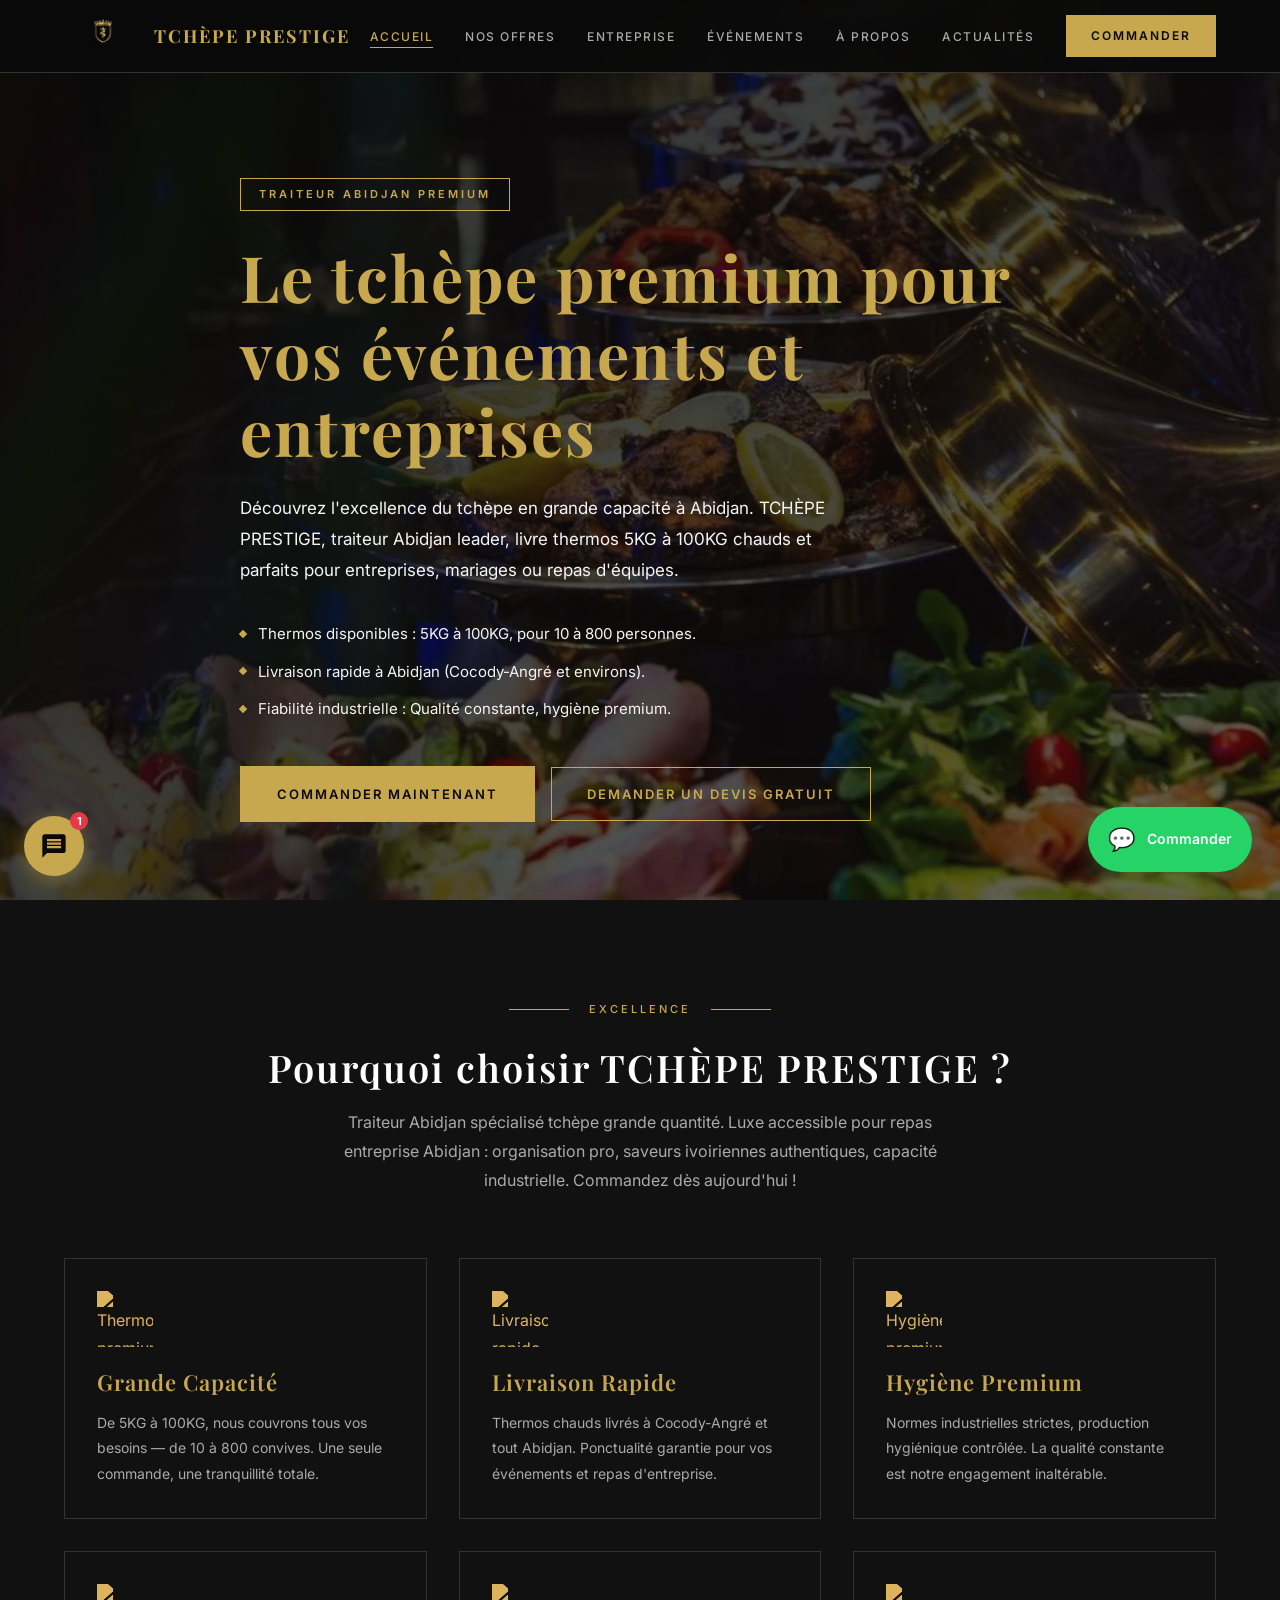
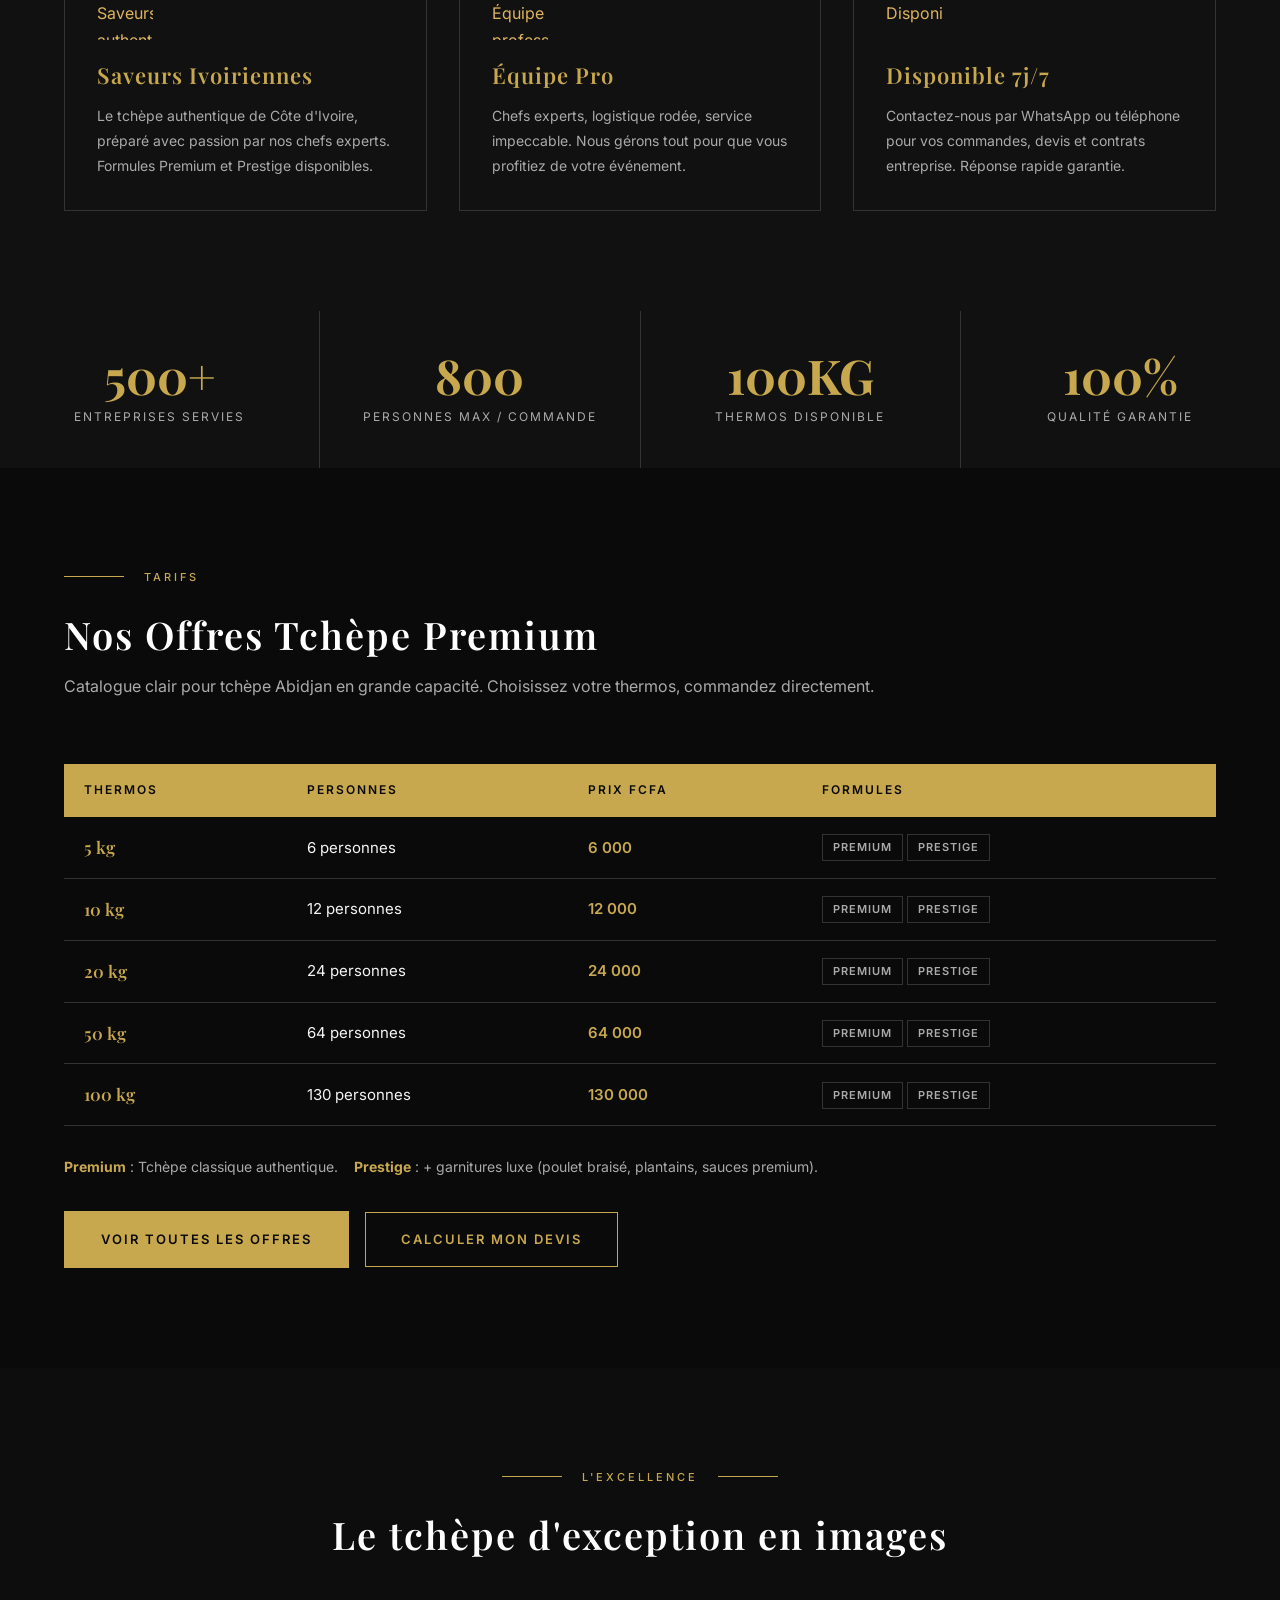
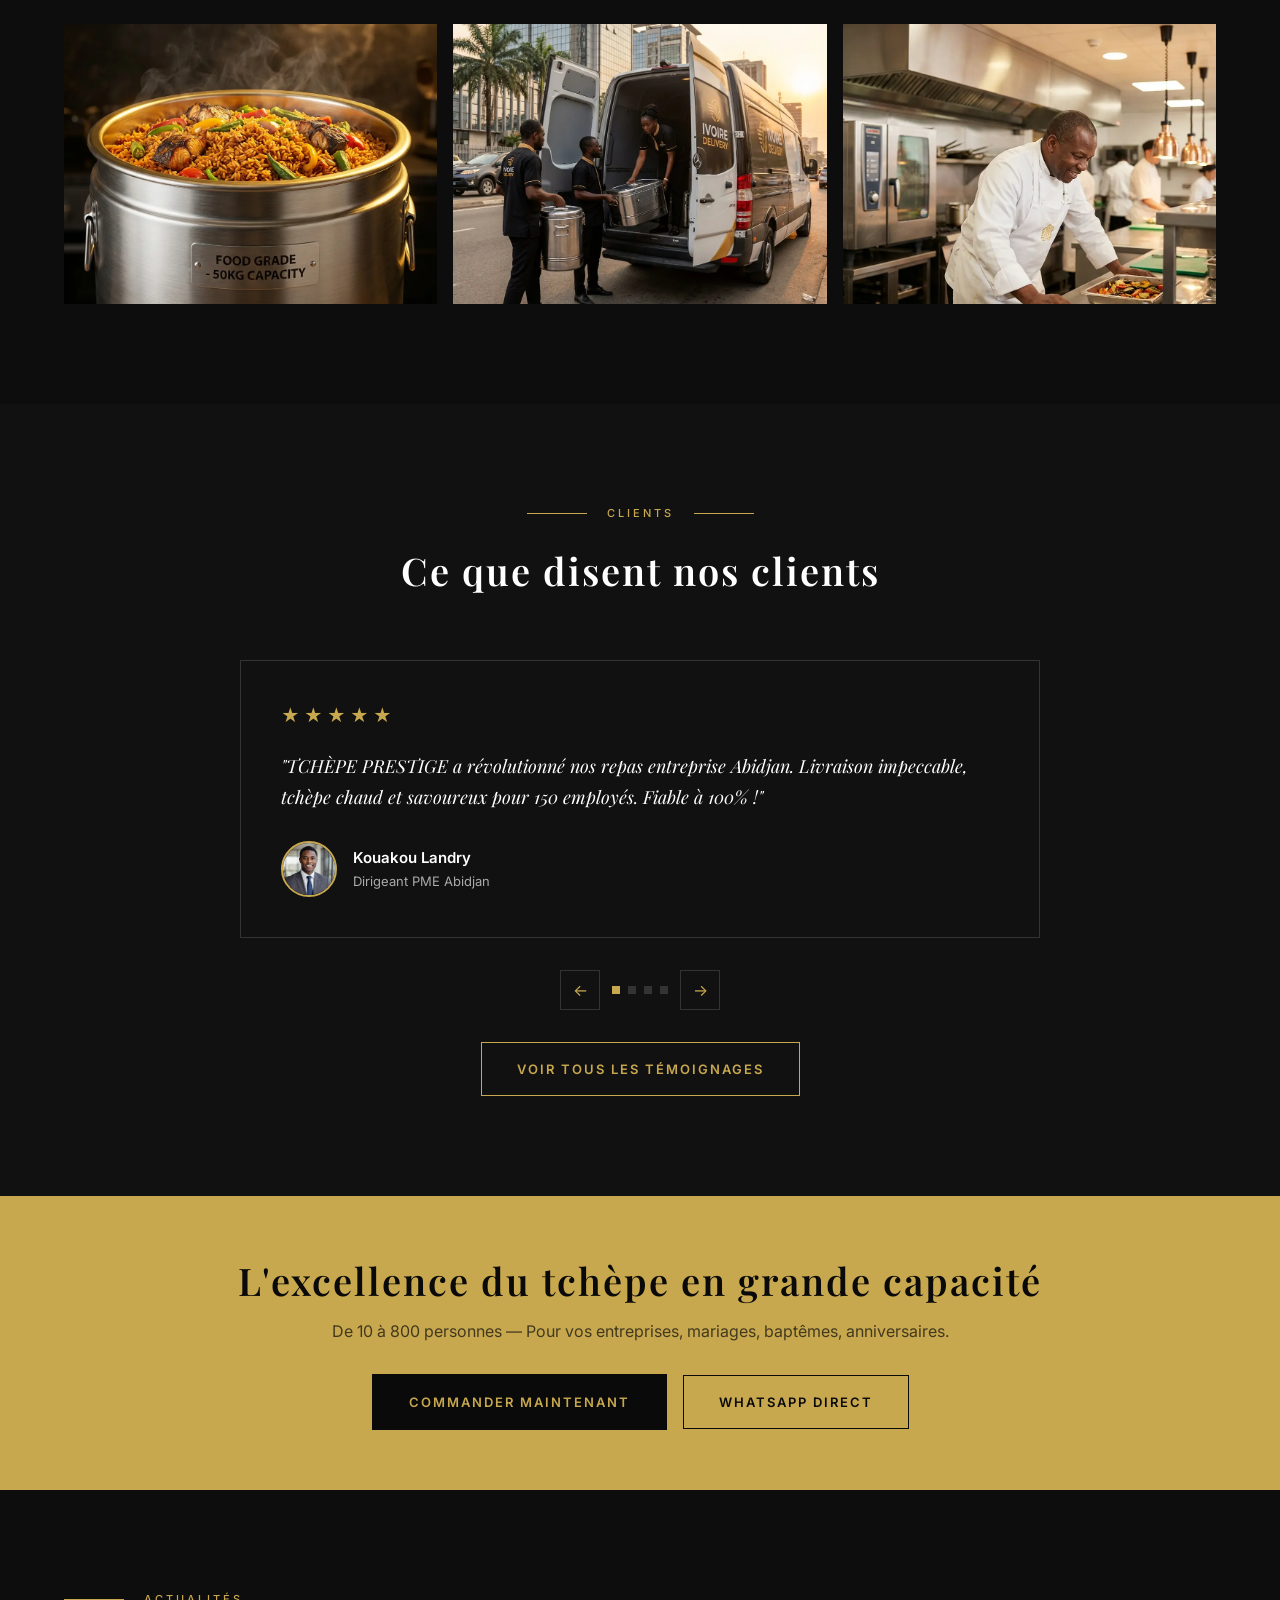
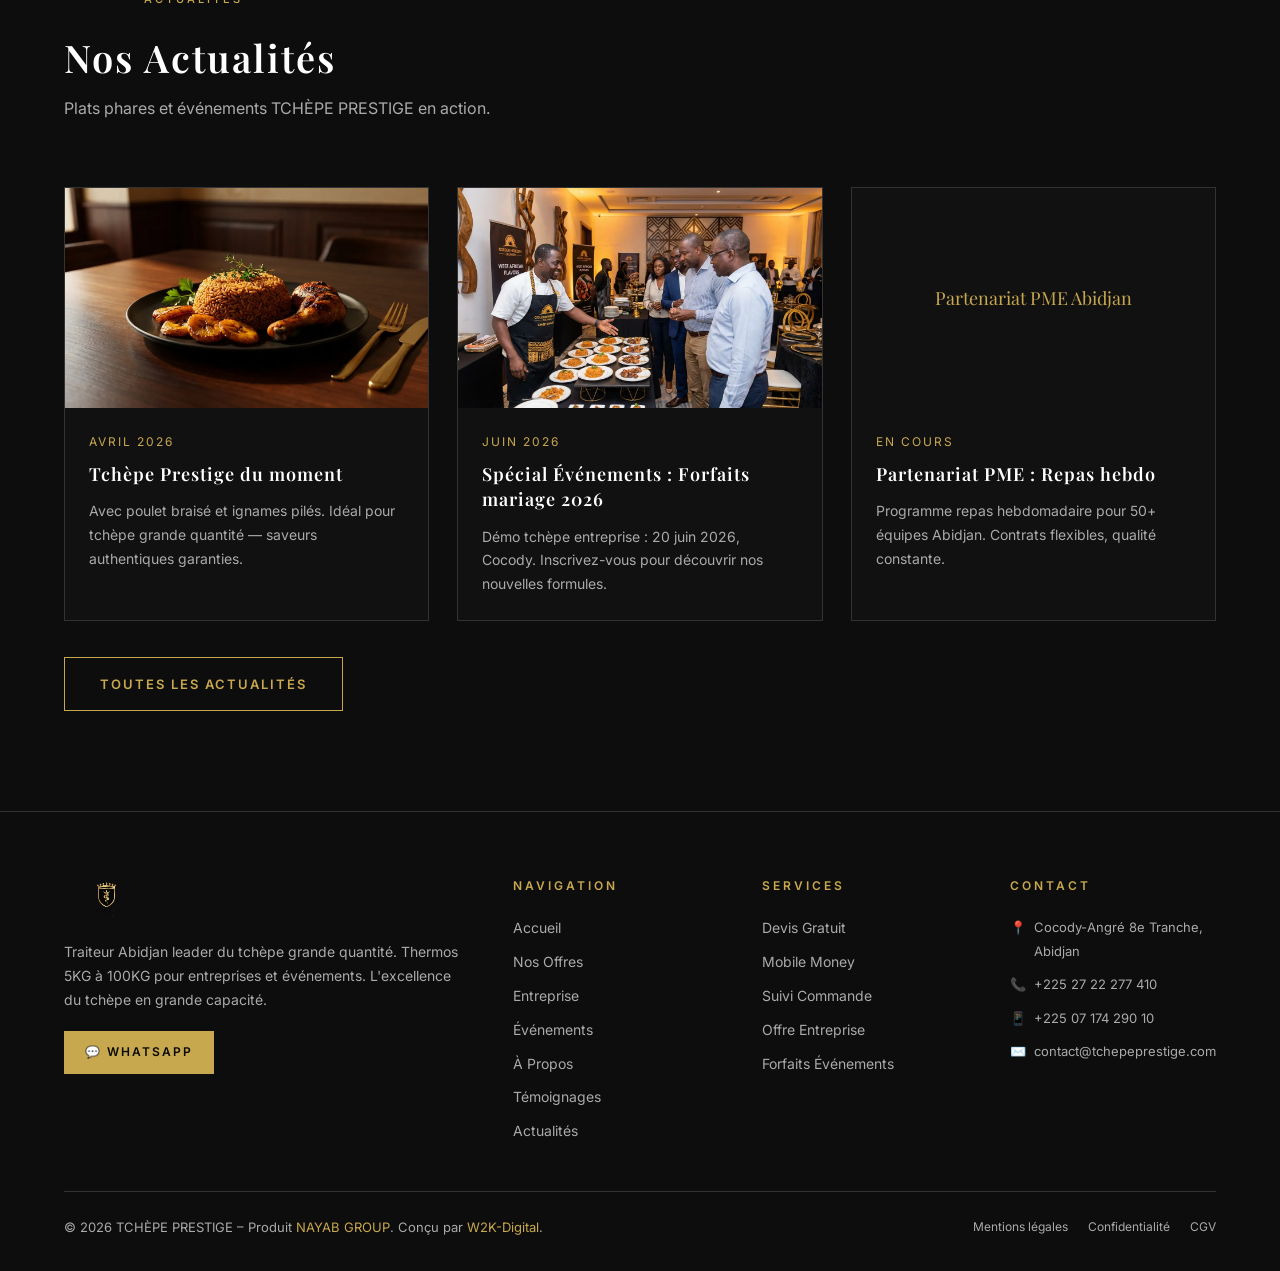
==== commit 16c09f62: "Update index.html" ====
--- a/index.html
+++ b/index.html
@@ -519,7 +519,7 @@
           <div class="footer-contact-info">
             <p><span>📍</span> Cocody-Angré 8e Tranche, Abidjan</p>
             <p><span>📞</span> +225 27 22 277 410</p>
-            <p><span>📱</span> +225 05 861 760 86</p>
+            <p><span>📱</span> +225 07 174 290 10</p>
             <p><span>✉️</span> contact@tchepeprestige.com</p>
           </div>
         </div>
